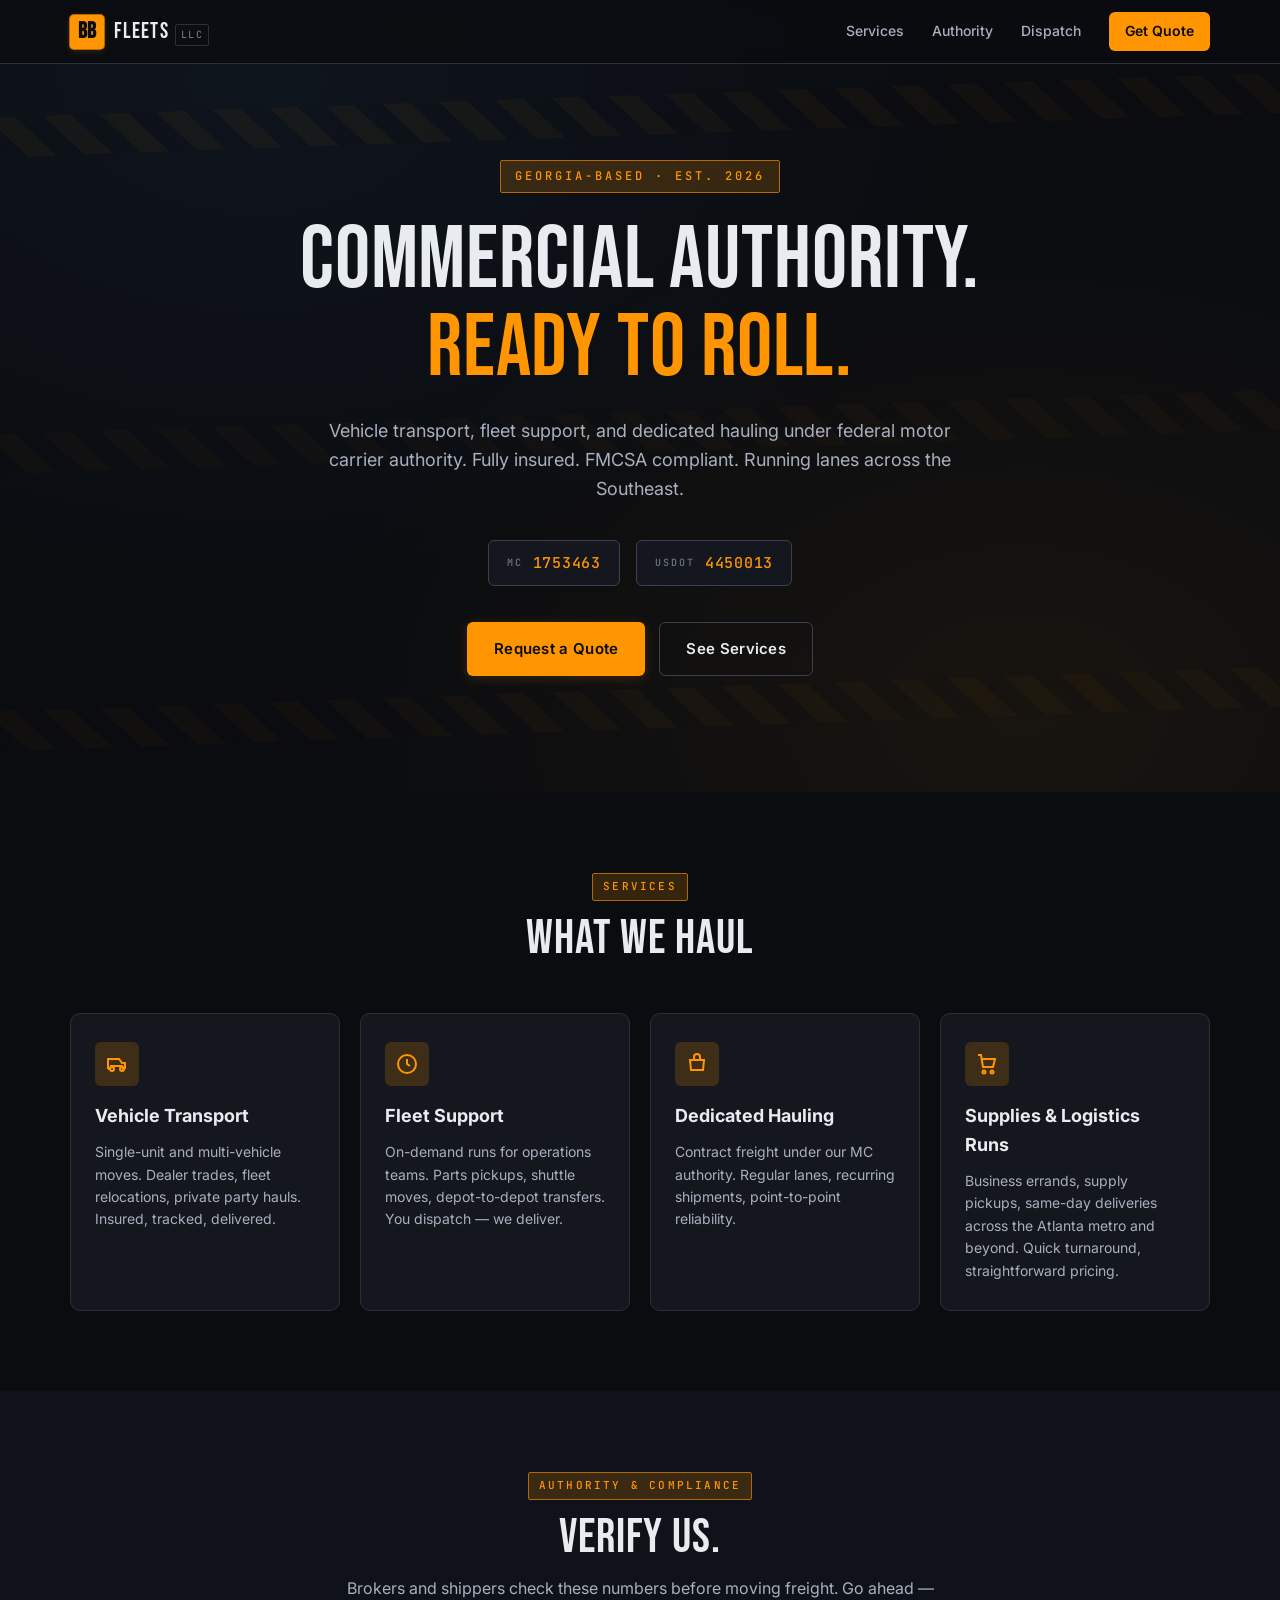
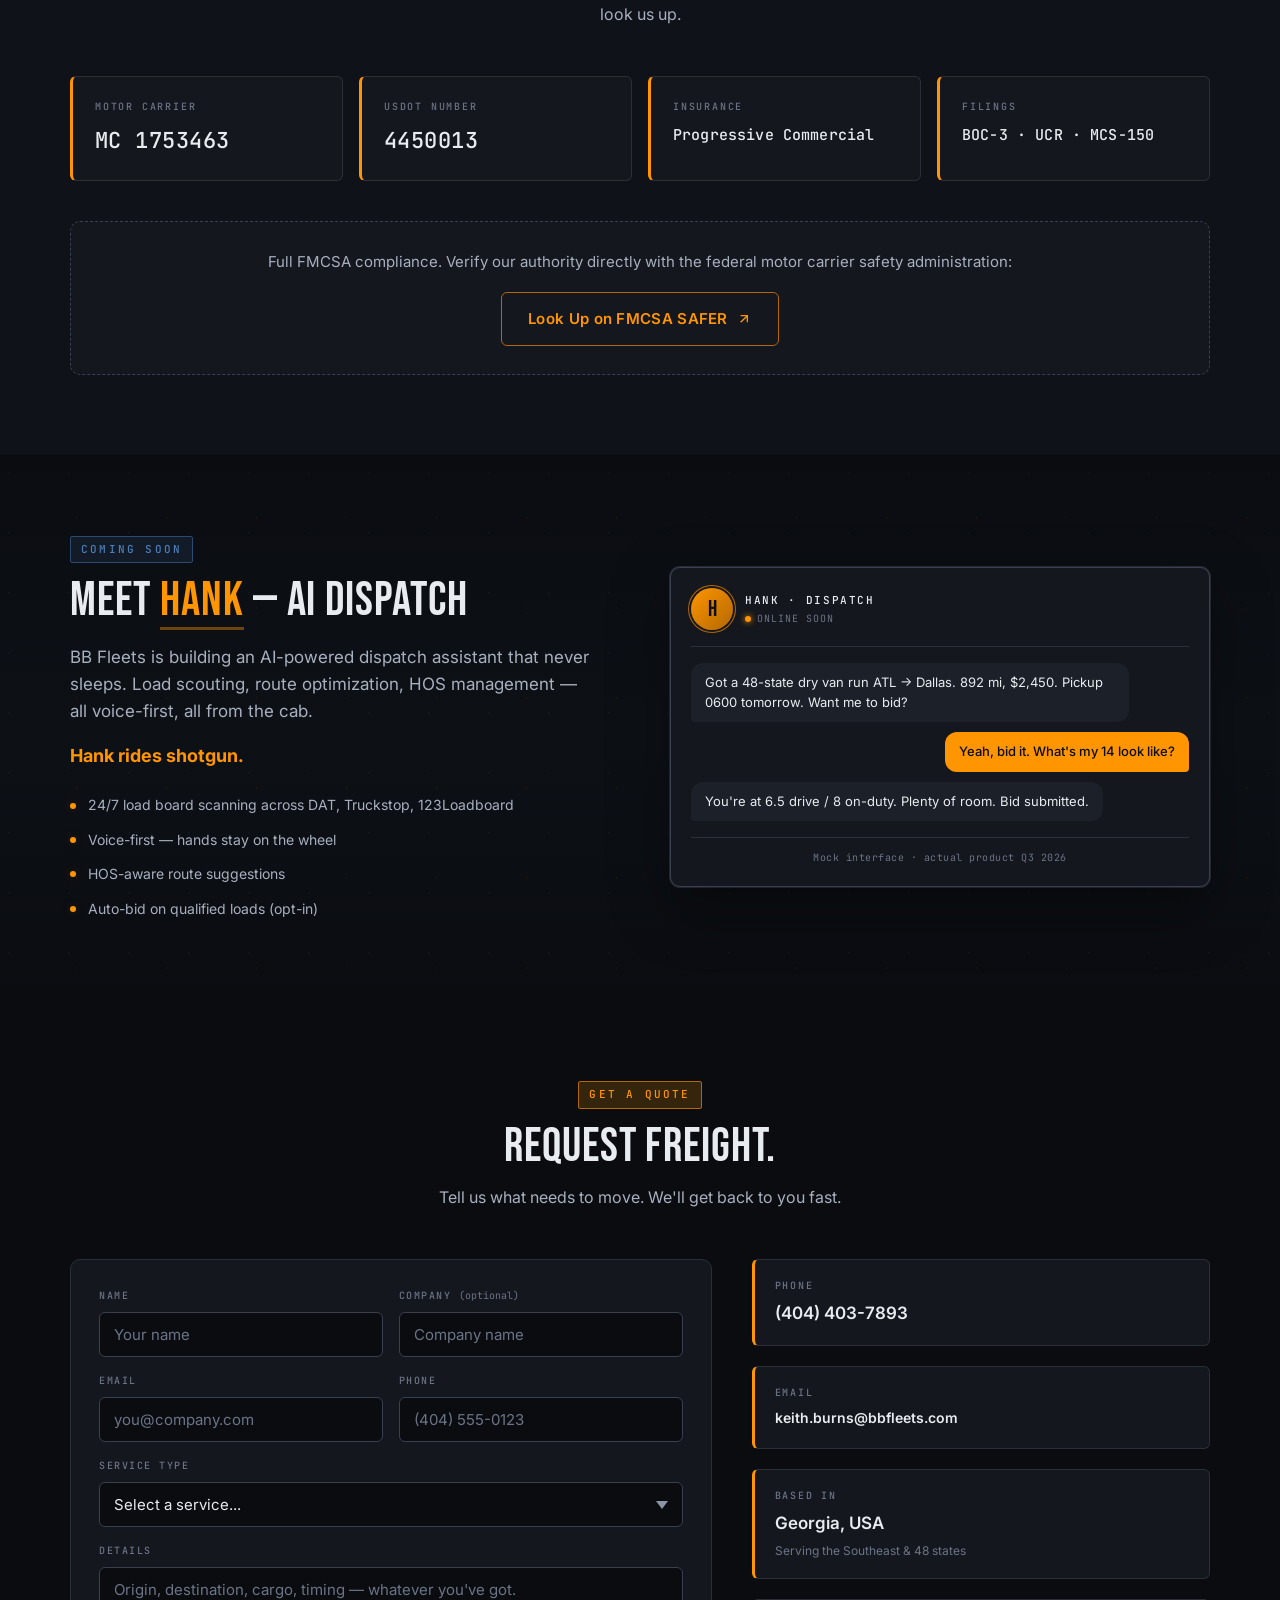
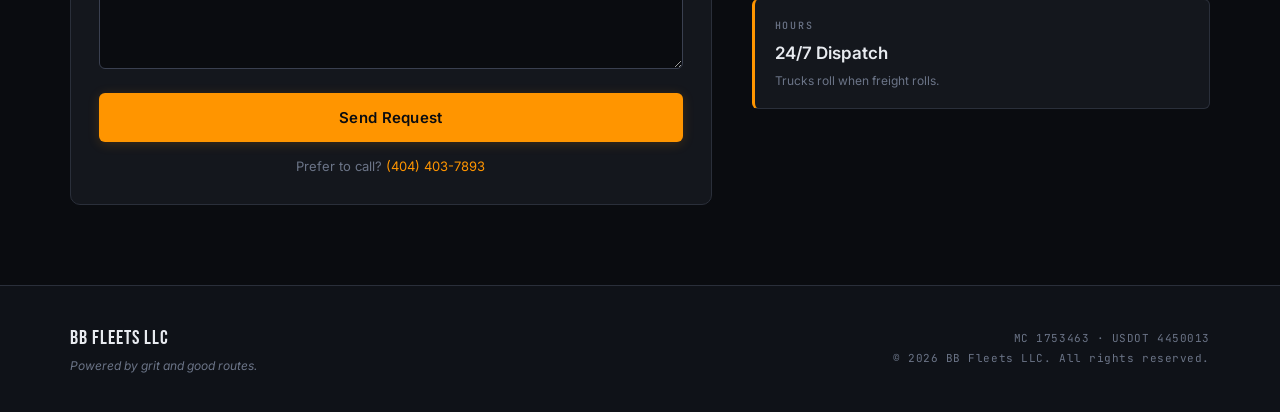
==== index.html @ ed3a47df "Initial commit" ====
<!DOCTYPE html>
<html lang="en">
<head>
<meta charset="UTF-8">
<meta name="viewport" content="width=device-width, initial-scale=1.0">
<title>BB Fleets LLC — Georgia Logistics & Transportation | MC 1753463</title>
<meta name="description" content="BB Fleets LLC — Georgia-based logistics and transportation. MC 1753463, USDOT 4450013. Vehicle transport, fleet support, dedicated hauling.">
<meta name="robots" content="index, follow">
<meta property="og:title" content="BB Fleets LLC — Georgia Logistics & Transportation">
<meta property="og:description" content="Commercial authority. Full FMCSA compliance. Ready to roll. MC 1753463, USDOT 4450013.">
<meta property="og:type" content="website">
<meta property="og:url" content="https://bbfleets.com/">
<meta property="og:site_name" content="BB Fleets LLC">
<meta name="twitter:card" content="summary">
<link rel="canonical" href="https://bbfleets.com/">
<link rel="preconnect" href="https://fonts.googleapis.com">
<link rel="preconnect" href="https://fonts.gstatic.com" crossorigin>
<link href="https://fonts.googleapis.com/css2?family=Bebas+Neue&family=Inter:wght@400;500;600;700&family=JetBrains+Mono:wght@400;500&display=swap" rel="stylesheet">
<link rel="stylesheet" href="css/style.css">
</head>
<body>

<!-- ═══ NAV ═══ -->
<nav class="nav" id="nav">
  <div class="nav-inner">
    <a href="#top" class="brand">
      <span class="brand-mark">BB</span>
      <span class="brand-name">FLEETS<span class="brand-llc">LLC</span></span>
    </a>
    <button class="nav-toggle" id="navToggle" aria-label="Menu">
      <span></span><span></span><span></span>
    </button>
    <div class="nav-links" id="navLinks">
      <a href="#services">Services</a>
      <a href="#authority">Authority</a>
      <a href="#hank">Dispatch</a>
      <a href="#contact" class="nav-cta">Get Quote</a>
    </div>
  </div>
</nav>

<!-- ═══ HERO ═══ -->
<header class="hero" id="top">
  <div class="hero-bg">
    <div class="stripe"></div>
    <div class="stripe"></div>
    <div class="stripe"></div>
  </div>
  <div class="hero-content">
    <div class="hero-eyebrow">GEORGIA-BASED · EST. 2026</div>
    <h1 class="hero-title">
      <span class="line">Commercial Authority.</span>
      <span class="line">Ready to Roll.</span>
    </h1>
    <p class="hero-sub">Vehicle transport, fleet support, and dedicated hauling under federal motor carrier authority. Fully insured. FMCSA compliant. Running lanes across the Southeast.</p>
    <div class="hero-authority">
      <div class="authority-chip">
        <span class="chip-label">MC</span>
        <span class="chip-num">1753463</span>
      </div>
      <div class="authority-chip">
        <span class="chip-label">USDOT</span>
        <span class="chip-num">4450013</span>
      </div>
    </div>
    <div class="hero-ctas">
      <a href="#contact" class="btn btn-primary">Request a Quote</a>
      <a href="#services" class="btn btn-ghost">See Services</a>
    </div>
  </div>
</header>

<!-- ═══ SERVICES ═══ -->
<section class="section" id="services">
  <div class="container">
    <div class="section-head">
      <div class="section-eyebrow">SERVICES</div>
      <h2 class="section-title">What We Haul</h2>
    </div>
    <div class="service-grid">
      <article class="service-card">
        <div class="service-icon">
          <svg viewBox="0 0 24 24" fill="none" stroke="currentColor" stroke-width="2"><path d="M3 17h2l1-3h11l1 3h2"/><circle cx="7" cy="17" r="2"/><circle cx="17" cy="17" r="2"/><path d="M3 17V7h11l3 4h3v6"/></svg>
        </div>
        <h3>Vehicle Transport</h3>
        <p>Single-unit and multi-vehicle moves. Dealer trades, fleet relocations, private party hauls. Insured, tracked, delivered.</p>
      </article>
      <article class="service-card">
        <div class="service-icon">
          <svg viewBox="0 0 24 24" fill="none" stroke="currentColor" stroke-width="2"><circle cx="12" cy="12" r="9"/><path d="M12 7v5l3 2"/></svg>
        </div>
        <h3>Fleet Support</h3>
        <p>On-demand runs for operations teams. Parts pickups, shuttle moves, depot-to-depot transfers. You dispatch — we deliver.</p>
      </article>
      <article class="service-card">
        <div class="service-icon">
          <svg viewBox="0 0 24 24" fill="none" stroke="currentColor" stroke-width="2"><path d="M5 8h14l-1 10H6L5 8z"/><path d="M9 8V5a3 3 0 0 1 6 0v3"/></svg>
        </div>
        <h3>Dedicated Hauling</h3>
        <p>Contract freight under our MC authority. Regular lanes, recurring shipments, point-to-point reliability.</p>
      </article>
      <article class="service-card">
        <div class="service-icon">
          <svg viewBox="0 0 24 24" fill="none" stroke="currentColor" stroke-width="2"><path d="M3 3h3l2 12h10l2-8H7"/><circle cx="9" cy="20" r="1.5"/><circle cx="17" cy="20" r="1.5"/></svg>
        </div>
        <h3>Supplies &amp; Logistics Runs</h3>
        <p>Business errands, supply pickups, same-day deliveries across the Atlanta metro and beyond. Quick turnaround, straightforward pricing.</p>
      </article>
    </div>
  </div>
</section>

<!-- ═══ AUTHORITY ═══ -->
<section class="section section-alt" id="authority">
  <div class="container">
    <div class="section-head">
      <div class="section-eyebrow">AUTHORITY &amp; COMPLIANCE</div>
      <h2 class="section-title">Verify Us.</h2>
      <p class="section-lede">Brokers and shippers check these numbers before moving freight. Go ahead — look us up.</p>
    </div>
    <div class="compliance-grid">
      <div class="compliance-stat">
        <div class="stat-label">Motor Carrier</div>
        <div class="stat-num">MC 1753463</div>
      </div>
      <div class="compliance-stat">
        <div class="stat-label">USDOT Number</div>
        <div class="stat-num">4450013</div>
      </div>
      <div class="compliance-stat">
        <div class="stat-label">Insurance</div>
        <div class="stat-num stat-text">Progressive Commercial</div>
      </div>
      <div class="compliance-stat">
        <div class="stat-label">Filings</div>
        <div class="stat-num stat-text">BOC-3 · UCR · MCS-150</div>
      </div>
    </div>
    <div class="compliance-cta">
      <p>Full FMCSA compliance. Verify our authority directly with the federal motor carrier safety administration:</p>
      <a href="https://safer.fmcsa.dot.gov/query.asp?searchtype=ANY&query_type=queryCarrierSnapshot&query_param=USDOT&query_string=4450013" target="_blank" rel="noopener" class="btn btn-outline">
        Look Up on FMCSA SAFER
        <svg viewBox="0 0 24 24" fill="none" stroke="currentColor" stroke-width="2"><path d="M7 17L17 7M7 7h10v10"/></svg>
      </a>
    </div>
  </div>
</section>

<!-- ═══ HANK — AI DISPATCH TEASER ═══ -->
<section class="section section-hank" id="hank">
  <div class="container">
    <div class="hank-layout">
      <div class="hank-text">
        <div class="section-eyebrow hank-eyebrow">COMING SOON</div>
        <h2 class="section-title">Meet <span class="hank-name">Hank</span> — AI Dispatch</h2>
        <p class="hank-lede">BB Fleets is building an AI-powered dispatch assistant that never sleeps. Load scouting, route optimization, HOS management — all voice-first, all from the cab.</p>
        <p class="hank-tag"><strong>Hank rides shotgun.</strong></p>
        <ul class="hank-features">
          <li><span class="dot"></span> 24/7 load board scanning across DAT, Truckstop, 123Loadboard</li>
          <li><span class="dot"></span> Voice-first — hands stay on the wheel</li>
          <li><span class="dot"></span> HOS-aware route suggestions</li>
          <li><span class="dot"></span> Auto-bid on qualified loads (opt-in)</li>
        </ul>
      </div>
      <div class="hank-visual">
        <div class="hank-card">
          <div class="hank-card-header">
            <div class="hank-avatar">H</div>
            <div class="hank-info">
              <div class="hank-title">HANK · DISPATCH</div>
              <div class="hank-status"><span class="status-dot"></span> ONLINE SOON</div>
            </div>
          </div>
          <div class="hank-messages">
            <div class="hank-msg msg-in">Got a 48-state dry van run ATL → Dallas. 892 mi, $2,450. Pickup 0600 tomorrow. Want me to bid?</div>
            <div class="hank-msg msg-out">Yeah, bid it. What's my 14 look like?</div>
            <div class="hank-msg msg-in">You're at 6.5 drive / 8 on-duty. Plenty of room. Bid submitted.</div>
          </div>
          <div class="hank-footer">Mock interface · actual product Q3 2026</div>
        </div>
        <!-- PilotCast agent embed goes here when Hank is live -->
        <div id="hank-agent-embed"></div>
      </div>
    </div>
  </div>
</section>

<!-- ═══ CONTACT ═══ -->
<section class="section section-contact" id="contact">
  <div class="container">
    <div class="section-head">
      <div class="section-eyebrow">GET A QUOTE</div>
      <h2 class="section-title">Request Freight.</h2>
      <p class="section-lede">Tell us what needs to move. We'll get back to you fast.</p>
    </div>
    <div class="contact-grid">
      <form class="contact-form" id="contactForm" action="mailto:keith.burns@bbfleets.com" method="post" enctype="text/plain">
        <div class="form-row">
          <div class="form-field">
            <label for="name">Name</label>
            <input type="text" id="name" name="name" required placeholder="Your name">
          </div>
          <div class="form-field">
            <label for="company">Company <span class="optional">(optional)</span></label>
            <input type="text" id="company" name="company" placeholder="Company name">
          </div>
        </div>
        <div class="form-row">
          <div class="form-field">
            <label for="email">Email</label>
            <input type="email" id="email" name="email" required placeholder="you@company.com">
          </div>
          <div class="form-field">
            <label for="phone">Phone</label>
            <input type="tel" id="phone" name="phone" required placeholder="(404) 555-0123">
          </div>
        </div>
        <div class="form-field">
          <label for="service">Service Type</label>
          <select id="service" name="service" required>
            <option value="">Select a service...</option>
            <option value="vehicle_transport">Vehicle Transport</option>
            <option value="fleet_support">Fleet Support</option>
            <option value="dedicated_hauling">Dedicated Hauling</option>
            <option value="supplies_logistics">Supplies &amp; Logistics Runs</option>
            <option value="other">Other / Not Sure</option>
          </select>
        </div>
        <div class="form-field">
          <label for="message">Details</label>
          <textarea id="message" name="message" rows="4" required placeholder="Origin, destination, cargo, timing — whatever you've got."></textarea>
        </div>
        <button type="submit" class="btn btn-primary btn-full">Send Request</button>
        <p class="form-note">Prefer to call? <a href="tel:+14044037893">(404) 403-7893</a></p>
      </form>
      <aside class="contact-info">
        <div class="info-block">
          <div class="info-label">Phone</div>
          <a href="tel:+14044037893" class="info-value">(404) 403-7893</a>
        </div>
        <div class="info-block">
          <div class="info-label">Email</div>
          <a href="mailto:keith.burns@bbfleets.com" class="info-value info-email">keith.burns@bbfleets.com</a>
        </div>
        <div class="info-block">
          <div class="info-label">Based In</div>
          <div class="info-value">Georgia, USA</div>
          <div class="info-sub">Serving the Southeast &amp; 48 states</div>
        </div>
        <div class="info-block info-hours">
          <div class="info-label">Hours</div>
          <div class="info-value">24/7 Dispatch</div>
          <div class="info-sub">Trucks roll when freight rolls.</div>
        </div>
      </aside>
    </div>
  </div>
</section>

<!-- ═══ FOOTER ═══ -->
<footer class="footer">
  <div class="container footer-inner">
    <div class="footer-brand">
      <div class="footer-logo">BB FLEETS LLC</div>
      <div class="footer-tag">Powered by grit and good routes.</div>
    </div>
    <div class="footer-meta">
      <div>MC 1753463 &middot; USDOT 4450013</div>
      <div>&copy; 2026 BB Fleets LLC. All rights reserved.</div>
    </div>
  </div>
</footer>

<script src="js/main.js"></script>
</body>
</html>
---- css/style.css ----
/* ═══════════════════════════════════════════════════════════
   BB FLEETS LLC — style.css
   Dark industrial. Dispatch terminal meets modern web.
   ═══════════════════════════════════════════════════════════ */

/* ── Tokens ─────────────────────────────────────────────── */
:root {
  --bg:          #0a0c10;
  --bg-2:        #0f1218;
  --surface:     #14171d;
  --surface-2:   #1c2029;
  --border:      #2a2f3a;
  --border-2:    #3a4050;

  --text:        #e8ebf0;
  --text-dim:    #a8b0c0;
  --text-muted:  #6b7487;

  --amber:       #ff9500;
  --amber-2:     #ffb340;
  --amber-dim:   #b36800;
  --amber-glow:  rgba(255, 149, 0, 0.18);

  --steel:       #4a7fb8;
  --steel-dim:   #2a4a70;

  --success:     #4ade80;
  --danger:      #ef4444;

  --radius:      6px;
  --radius-lg:   10px;

  --font-display: 'Bebas Neue', system-ui, sans-serif;
  --font-body:    'Inter', system-ui, -apple-system, sans-serif;
  --font-mono:    'JetBrains Mono', 'Courier New', monospace;

  --nav-h: 64px;
  --container-max: 1180px;
}

/* ── Reset ──────────────────────────────────────────────── */
*, *::before, *::after { box-sizing: border-box; }

html {
  scroll-behavior: smooth;
  scroll-padding-top: var(--nav-h);
  -webkit-text-size-adjust: 100%;
}

body {
  margin: 0;
  font-family: var(--font-body);
  font-size: 16px;
  line-height: 1.6;
  color: var(--text);
  background: var(--bg);
  -webkit-font-smoothing: antialiased;
  -moz-osx-font-smoothing: grayscale;
  overflow-x: hidden;
}

img, svg { display: block; max-width: 100%; }

a { color: var(--amber); text-decoration: none; transition: color .2s ease; }
a:hover { color: var(--amber-2); }

button { font-family: inherit; cursor: pointer; border: none; background: none; color: inherit; }

ul { margin: 0; padding: 0; list-style: none; }

/* ── Layout ─────────────────────────────────────────────── */
.container {
  width: 100%;
  max-width: var(--container-max);
  margin: 0 auto;
  padding: 0 20px;
}

.section {
  padding: 80px 0;
  position: relative;
}

.section-alt { background: var(--bg-2); }

.section-head { text-align: center; margin-bottom: 48px; }

.section-eyebrow {
  display: inline-block;
  font-family: var(--font-mono);
  font-size: 11px;
  font-weight: 500;
  letter-spacing: 0.2em;
  color: var(--amber);
  margin-bottom: 12px;
  padding: 4px 10px;
  border: 1px solid var(--amber-dim);
  border-radius: 2px;
  background: var(--amber-glow);
}

.section-title {
  font-family: var(--font-display);
  font-size: clamp(32px, 5vw, 48px);
  font-weight: 400;
  letter-spacing: 0.02em;
  margin: 0 0 12px;
  line-height: 1.1;
}

.section-lede {
  font-size: 16px;
  color: var(--text-dim);
  max-width: 600px;
  margin: 0 auto;
}

/* ── Navigation ─────────────────────────────────────────── */
.nav {
  position: fixed;
  top: 0;
  left: 0;
  right: 0;
  height: var(--nav-h);
  background: rgba(10, 12, 16, 0.85);
  backdrop-filter: blur(10px);
  -webkit-backdrop-filter: blur(10px);
  border-bottom: 1px solid var(--border);
  z-index: 100;
  transition: background .3s ease, border-color .3s ease;
}

.nav.scrolled {
  background: rgba(10, 12, 16, 0.95);
  border-bottom-color: var(--border-2);
}

.nav-inner {
  max-width: var(--container-max);
  height: 100%;
  margin: 0 auto;
  padding: 0 20px;
  display: flex;
  align-items: center;
  justify-content: space-between;
}

.brand {
  display: flex;
  align-items: center;
  gap: 10px;
  font-family: var(--font-display);
  font-size: 22px;
  letter-spacing: 0.05em;
  color: var(--text);
}
.brand:hover { color: var(--text); }

.brand-mark {
  display: inline-flex;
  align-items: center;
  justify-content: center;
  width: 34px;
  height: 34px;
  background: var(--amber);
  color: #0a0c10;
  font-weight: 700;
  border-radius: 4px;
  letter-spacing: 0;
  box-shadow: 0 0 0 1px var(--amber-dim), 0 2px 8px var(--amber-glow);
}

.brand-name { display: flex; align-items: baseline; gap: 6px; }

.brand-llc {
  font-family: var(--font-mono);
  font-size: 10px;
  font-weight: 500;
  letter-spacing: 0.15em;
  color: var(--text-muted);
  padding: 2px 5px;
  border: 1px solid var(--border);
  border-radius: 2px;
}

.nav-links {
  display: flex;
  align-items: center;
  gap: 28px;
}

.nav-links a {
  font-size: 14px;
  font-weight: 500;
  color: var(--text-dim);
  transition: color .2s ease;
}
.nav-links a:hover { color: var(--text); }

.nav-cta {
  padding: 8px 16px;
  background: var(--amber);
  color: #0a0c10 !important;
  border-radius: var(--radius);
  font-weight: 600 !important;
  transition: background .2s ease, transform .2s ease;
}
.nav-cta:hover {
  background: var(--amber-2);
  color: #0a0c10 !important;
  transform: translateY(-1px);
}

.nav-toggle {
  display: none;
  width: 40px;
  height: 40px;
  flex-direction: column;
  align-items: center;
  justify-content: center;
  gap: 5px;
  padding: 8px;
}
.nav-toggle span {
  display: block;
  width: 22px;
  height: 2px;
  background: var(--text);
  border-radius: 1px;
  transition: transform .3s ease, opacity .3s ease;
}
.nav-toggle.open span:nth-child(1) { transform: translateY(7px) rotate(45deg); }
.nav-toggle.open span:nth-child(2) { opacity: 0; }
.nav-toggle.open span:nth-child(3) { transform: translateY(-7px) rotate(-45deg); }

/* ── Hero ───────────────────────────────────────────────── */
.hero {
  position: relative;
  min-height: 88vh;
  padding: calc(var(--nav-h) + 60px) 20px 80px;
  display: flex;
  align-items: center;
  justify-content: center;
  overflow: hidden;
  background:
    radial-gradient(ellipse at 20% 10%, rgba(74, 127, 184, 0.08) 0%, transparent 50%),
    radial-gradient(ellipse at 80% 90%, rgba(255, 149, 0, 0.06) 0%, transparent 50%),
    var(--bg);
}

.hero-bg {
  position: absolute;
  top: 0; left: 0; right: 0; bottom: 0;
  overflow: hidden;
  pointer-events: none;
  opacity: 0.5;
}

.stripe {
  position: absolute;
  height: 40px;
  width: 140%;
  left: -20%;
  background: repeating-linear-gradient(
    45deg,
    var(--amber) 0,
    var(--amber) 20px,
    #0a0c10 20px,
    #0a0c10 40px
  );
  opacity: 0.08;
}
.stripe:nth-child(1) { top: 12%; transform: rotate(-2deg); }
.stripe:nth-child(2) { top: 52%; transform: rotate(-2deg); opacity: 0.05; }
.stripe:nth-child(3) { bottom: 8%; transform: rotate(-2deg); opacity: 0.06; }

.hero-content {
  position: relative;
  z-index: 1;
  max-width: 880px;
  text-align: center;
}

.hero-eyebrow {
  font-family: var(--font-mono);
  font-size: 12px;
  font-weight: 500;
  letter-spacing: 0.25em;
  color: var(--amber);
  margin-bottom: 24px;
  display: inline-block;
  padding: 6px 14px;
  border: 1px solid var(--amber-dim);
  border-radius: 2px;
  background: var(--amber-glow);
}

.hero-title {
  font-family: var(--font-display);
  font-size: clamp(44px, 8vw, 88px);
  font-weight: 400;
  letter-spacing: 0.01em;
  line-height: 1;
  margin: 0 0 24px;
}

.hero-title .line {
  display: block;
  color: var(--text);
}
.hero-title .line:last-child { color: var(--amber); }

.hero-sub {
  font-size: 18px;
  line-height: 1.6;
  color: var(--text-dim);
  max-width: 640px;
  margin: 0 auto 36px;
}

.hero-authority {
  display: flex;
  gap: 16px;
  justify-content: center;
  margin-bottom: 36px;
  flex-wrap: wrap;
}

.authority-chip {
  display: inline-flex;
  align-items: center;
  gap: 10px;
  padding: 10px 18px;
  background: var(--surface);
  border: 1px solid var(--border-2);
  border-radius: var(--radius);
  font-family: var(--font-mono);
}

.chip-label {
  font-size: 10px;
  font-weight: 500;
  letter-spacing: 0.2em;
  color: var(--text-muted);
  text-transform: uppercase;
}

.chip-num {
  font-size: 15px;
  font-weight: 500;
  color: var(--amber);
  letter-spacing: 0.05em;
}

.hero-ctas {
  display: flex;
  gap: 14px;
  justify-content: center;
  flex-wrap: wrap;
}

/* ── Buttons ────────────────────────────────────────────── */
.btn {
  display: inline-flex;
  align-items: center;
  justify-content: center;
  gap: 8px;
  padding: 14px 26px;
  font-family: var(--font-body);
  font-size: 15px;
  font-weight: 600;
  letter-spacing: 0.02em;
  border-radius: var(--radius);
  border: 1px solid transparent;
  cursor: pointer;
  transition: all .2s ease;
  white-space: nowrap;
}

.btn svg { width: 16px; height: 16px; }

.btn-primary {
  background: var(--amber);
  color: #0a0c10;
  box-shadow: 0 2px 12px var(--amber-glow);
}
.btn-primary:hover {
  background: var(--amber-2);
  color: #0a0c10;
  transform: translateY(-2px);
  box-shadow: 0 4px 18px var(--amber-glow);
}

.btn-ghost {
  background: transparent;
  color: var(--text);
  border-color: var(--border-2);
}
.btn-ghost:hover {
  color: var(--text);
  border-color: var(--amber);
  background: var(--surface);
}

.btn-outline {
  background: transparent;
  color: var(--amber);
  border-color: var(--amber-dim);
}
.btn-outline:hover {
  color: #0a0c10;
  background: var(--amber);
  border-color: var(--amber);
}

.btn-full { width: 100%; }

/* ── Services ───────────────────────────────────────────── */
.service-grid {
  display: grid;
  grid-template-columns: repeat(auto-fit, minmax(260px, 1fr));
  gap: 20px;
}

.service-card {
  padding: 28px 24px;
  background: var(--surface);
  border: 1px solid var(--border);
  border-radius: var(--radius-lg);
  transition: transform .2s ease, border-color .2s ease, background .2s ease;
  position: relative;
  overflow: hidden;
}

.service-card::before {
  content: '';
  position: absolute;
  top: 0; left: 0; right: 0;
  height: 2px;
  background: var(--amber);
  transform: scaleX(0);
  transform-origin: left;
  transition: transform .3s ease;
}

.service-card:hover {
  transform: translateY(-4px);
  border-color: var(--border-2);
  background: var(--surface-2);
}
.service-card:hover::before { transform: scaleX(1); }

.service-icon {
  width: 44px;
  height: 44px;
  display: inline-flex;
  align-items: center;
  justify-content: center;
  background: var(--amber-glow);
  color: var(--amber);
  border-radius: var(--radius);
  margin-bottom: 16px;
}
.service-icon svg { width: 24px; height: 24px; }

.service-card h3 {
  font-family: var(--font-body);
  font-size: 18px;
  font-weight: 700;
  margin: 0 0 10px;
  color: var(--text);
}

.service-card p {
  font-size: 14px;
  line-height: 1.6;
  color: var(--text-dim);
  margin: 0;
}

/* ── Authority / Compliance ─────────────────────────────── */
.compliance-grid {
  display: grid;
  grid-template-columns: repeat(auto-fit, minmax(220px, 1fr));
  gap: 16px;
  margin-bottom: 40px;
}

.compliance-stat {
  padding: 22px;
  background: var(--surface);
  border: 1px solid var(--border);
  border-left: 3px solid var(--amber);
  border-radius: var(--radius);
}

.stat-label {
  font-family: var(--font-mono);
  font-size: 10px;
  font-weight: 500;
  letter-spacing: 0.18em;
  color: var(--text-muted);
  text-transform: uppercase;
  margin-bottom: 8px;
}

.stat-num {
  font-family: var(--font-mono);
  font-size: 22px;
  font-weight: 500;
  color: var(--text);
  letter-spacing: 0.02em;
}

.stat-text {
  font-size: 15px;
  font-weight: 500;
  letter-spacing: 0.01em;
}

.compliance-cta {
  text-align: center;
  padding: 28px;
  background: var(--surface);
  border: 1px dashed var(--border-2);
  border-radius: var(--radius-lg);
}

.compliance-cta p {
  margin: 0 0 18px;
  color: var(--text-dim);
  font-size: 15px;
}

/* ── Hank Section ───────────────────────────────────────── */
.section-hank {
  background:
    linear-gradient(180deg, transparent 0%, rgba(74, 127, 184, 0.04) 50%, transparent 100%),
    var(--bg);
  position: relative;
  overflow: hidden;
}

.section-hank::before {
  content: '';
  position: absolute;
  top: 0; left: 0; right: 0; bottom: 0;
  background-image:
    radial-gradient(circle at 15% 30%, var(--steel-dim) 1px, transparent 1px),
    radial-gradient(circle at 85% 70%, var(--amber-dim) 1px, transparent 1px);
  background-size: 60px 60px, 90px 90px;
  opacity: 0.1;
  pointer-events: none;
}

.hank-layout {
  display: grid;
  grid-template-columns: 1fr 1fr;
  gap: 60px;
  align-items: center;
  position: relative;
  z-index: 1;
}

.hank-text { max-width: 520px; }

.hank-eyebrow {
  background: rgba(74, 127, 184, 0.12);
  border-color: var(--steel-dim);
  color: var(--steel);
}

.hank-name {
  color: var(--amber);
  position: relative;
  display: inline-block;
}
.hank-name::after {
  content: '';
  position: absolute;
  left: 0; right: 0; bottom: -2px;
  height: 3px;
  background: var(--amber);
  opacity: 0.4;
}

.hank-lede {
  font-size: 17px;
  color: var(--text-dim);
  margin: 16px 0;
  line-height: 1.6;
}

.hank-tag {
  font-size: 18px;
  color: var(--text);
  margin: 0 0 24px;
}
.hank-tag strong { color: var(--amber); }

.hank-features { display: flex; flex-direction: column; gap: 12px; }
.hank-features li {
  display: flex;
  align-items: center;
  gap: 12px;
  font-size: 14px;
  color: var(--text-dim);
}
.hank-features .dot {
  width: 6px; height: 6px;
  background: var(--amber);
  border-radius: 50%;
  flex-shrink: 0;
  box-shadow: 0 0 8px var(--amber-glow);
}

/* Hank mock card */
.hank-card {
  background: var(--surface);
  border: 1px solid var(--border-2);
  border-radius: var(--radius-lg);
  padding: 20px;
  box-shadow:
    0 20px 60px rgba(0, 0, 0, 0.4),
    0 0 0 1px var(--border);
  position: relative;
}

.hank-card-header {
  display: flex;
  align-items: center;
  gap: 12px;
  padding-bottom: 16px;
  border-bottom: 1px solid var(--border);
  margin-bottom: 16px;
}

.hank-avatar {
  width: 42px; height: 42px;
  border-radius: 50%;
  background: linear-gradient(135deg, var(--amber), var(--amber-dim));
  display: flex;
  align-items: center;
  justify-content: center;
  font-family: var(--font-display);
  font-size: 22px;
  color: #0a0c10;
  box-shadow: 0 0 0 2px var(--surface), 0 0 0 3px var(--amber-dim);
}

.hank-title {
  font-family: var(--font-mono);
  font-size: 11px;
  font-weight: 500;
  letter-spacing: 0.15em;
  color: var(--text);
}

.hank-status {
  display: flex;
  align-items: center;
  gap: 6px;
  font-family: var(--font-mono);
  font-size: 10px;
  color: var(--text-muted);
  letter-spacing: 0.1em;
  margin-top: 2px;
}

.status-dot {
  width: 6px; height: 6px;
  background: var(--amber);
  border-radius: 50%;
  box-shadow: 0 0 6px var(--amber);
  animation: pulse 2s ease-in-out infinite;
}

@keyframes pulse {
  0%, 100% { opacity: 1; transform: scale(1); }
  50% { opacity: 0.5; transform: scale(0.9); }
}

.hank-messages {
  display: flex;
  flex-direction: column;
  gap: 10px;
  max-height: 260px;
  overflow: hidden;
}

.hank-msg {
  padding: 10px 14px;
  border-radius: 12px;
  font-size: 13px;
  line-height: 1.5;
  max-width: 88%;
}

.msg-in {
  background: var(--surface-2);
  color: var(--text);
  border-bottom-left-radius: 4px;
  align-self: flex-start;
}

.msg-out {
  background: var(--amber);
  color: #0a0c10;
  border-bottom-right-radius: 4px;
  align-self: flex-end;
  font-weight: 500;
}

.hank-footer {
  margin-top: 16px;
  padding-top: 12px;
  border-top: 1px solid var(--border);
  font-family: var(--font-mono);
  font-size: 10px;
  color: var(--text-muted);
  text-align: center;
  letter-spacing: 0.05em;
}

#hank-agent-embed { display: none; }

/* ── Contact ────────────────────────────────────────────── */
.contact-grid {
  display: grid;
  grid-template-columns: 1.4fr 1fr;
  gap: 40px;
  align-items: start;
}

.contact-form {
  background: var(--surface);
  border: 1px solid var(--border);
  border-radius: var(--radius-lg);
  padding: 28px;
}

.form-row {
  display: grid;
  grid-template-columns: 1fr 1fr;
  gap: 16px;
  margin-bottom: 16px;
}

.form-field { margin-bottom: 16px; }
.form-row .form-field { margin-bottom: 0; }

.form-field label {
  display: block;
  font-family: var(--font-mono);
  font-size: 10px;
  font-weight: 500;
  letter-spacing: 0.15em;
  text-transform: uppercase;
  color: var(--text-muted);
  margin-bottom: 8px;
}

.optional {
  color: var(--text-muted);
  font-weight: 400;
  text-transform: none;
  letter-spacing: 0;
}

.form-field input,
.form-field select,
.form-field textarea {
  width: 100%;
  padding: 12px 14px;
  font-family: var(--font-body);
  font-size: 15px;
  color: var(--text);
  background: var(--bg);
  border: 1px solid var(--border-2);
  border-radius: var(--radius);
  transition: border-color .2s ease, background .2s ease, box-shadow .2s ease;
}

.form-field input::placeholder,
.form-field textarea::placeholder { color: var(--text-muted); }

.form-field input:focus,
.form-field select:focus,
.form-field textarea:focus {
  outline: none;
  border-color: var(--amber);
  background: var(--surface-2);
  box-shadow: 0 0 0 3px var(--amber-glow);
}

.form-field textarea { resize: vertical; min-height: 100px; font-family: var(--font-body); }

.form-field select {
  appearance: none;
  -webkit-appearance: none;
  background-image: url("data:image/svg+xml;utf8,<svg xmlns='http://www.w3.org/2000/svg' width='12' height='8' viewBox='0 0 12 8'><path fill='%238b95a7' d='M6 8L0 0h12z'/></svg>");
  background-repeat: no-repeat;
  background-position: right 14px center;
  padding-right: 36px;
}

.form-note {
  margin: 14px 0 0;
  text-align: center;
  font-size: 13px;
  color: var(--text-muted);
}

.contact-info {
  display: flex;
  flex-direction: column;
  gap: 20px;
}

.info-block {
  padding: 18px 20px;
  background: var(--surface);
  border: 1px solid var(--border);
  border-left: 3px solid var(--amber);
  border-radius: var(--radius);
}

.info-label {
  font-family: var(--font-mono);
  font-size: 10px;
  font-weight: 500;
  letter-spacing: 0.18em;
  color: var(--text-muted);
  text-transform: uppercase;
  margin-bottom: 6px;
}

.info-value {
  font-size: 17px;
  font-weight: 600;
  color: var(--text);
  display: block;
}

a.info-value { color: var(--text); transition: color .2s ease; }
a.info-value:hover { color: var(--amber); }

.info-email { font-size: 14px; word-break: break-all; }

.info-sub {
  font-size: 12px;
  color: var(--text-muted);
  margin-top: 4px;
}

/* ── Footer ─────────────────────────────────────────────── */
.footer {
  padding: 36px 0;
  background: var(--bg-2);
  border-top: 1px solid var(--border);
}

.footer-inner {
  display: flex;
  justify-content: space-between;
  align-items: center;
  gap: 20px;
  flex-wrap: wrap;
}

.footer-logo {
  font-family: var(--font-display);
  font-size: 20px;
  letter-spacing: 0.05em;
  color: var(--text);
}

.footer-tag {
  font-size: 12px;
  color: var(--text-muted);
  font-style: italic;
  margin-top: 2px;
}

.footer-meta {
  font-family: var(--font-mono);
  font-size: 11px;
  color: var(--text-muted);
  text-align: right;
  letter-spacing: 0.05em;
  line-height: 1.8;
}

/* ── Responsive ─────────────────────────────────────────── */
@media (max-width: 860px) {
  .hank-layout { grid-template-columns: 1fr; gap: 40px; }
  .hank-text { max-width: 100%; }
  .contact-grid { grid-template-columns: 1fr; gap: 24px; }
}

@media (max-width: 720px) {
  .section { padding: 60px 0; }
  .section-head { margin-bottom: 36px; }

  .nav-toggle { display: flex; }

  .nav-links {
    position: fixed;
    top: var(--nav-h);
    left: 0;
    right: 0;
    flex-direction: column;
    align-items: stretch;
    gap: 0;
    padding: 12px 20px 20px;
    background: var(--surface);
    border-bottom: 1px solid var(--border);
    transform: translateY(-120%);
    transition: transform .3s ease;
    box-shadow: 0 12px 30px rgba(0,0,0,0.4);
  }

  .nav-links.open { transform: translateY(0); }

  .nav-links a {
    padding: 14px 8px;
    border-bottom: 1px solid var(--border);
    font-size: 16px;
  }
  .nav-links a:last-child { border-bottom: none; }

  .nav-cta {
    text-align: center;
    margin-top: 8px;
    padding: 14px 16px;
  }

  .hero { min-height: auto; padding-top: calc(var(--nav-h) + 40px); padding-bottom: 60px; }
  .hero-sub { font-size: 16px; }
  .hero-ctas .btn { flex: 1; min-width: 140px; }

  .form-row { grid-template-columns: 1fr; gap: 0; }
  .form-row .form-field { margin-bottom: 16px; }

  .footer-inner { flex-direction: column; text-align: center; }
  .footer-meta { text-align: center; }
}

@media (max-width: 420px) {
  .container { padding: 0 16px; }
  .nav-inner { padding: 0 16px; }
  .hero { padding-left: 16px; padding-right: 16px; }
  .authority-chip { padding: 8px 14px; }
  .chip-num { font-size: 14px; }
  .service-card { padding: 22px 20px; }
  .contact-form { padding: 22px 18px; }
}

/* ── Accessibility ──────────────────────────────────────── */
:focus-visible {
  outline: 2px solid var(--amber);
  outline-offset: 2px;
  border-radius: 2px;
}

@media (prefers-reduced-motion: reduce) {
  *, *::before, *::after {
    animation-duration: 0.01ms !important;
    transition-duration: 0.01ms !important;
  }
  html { scroll-behavior: auto; }
}
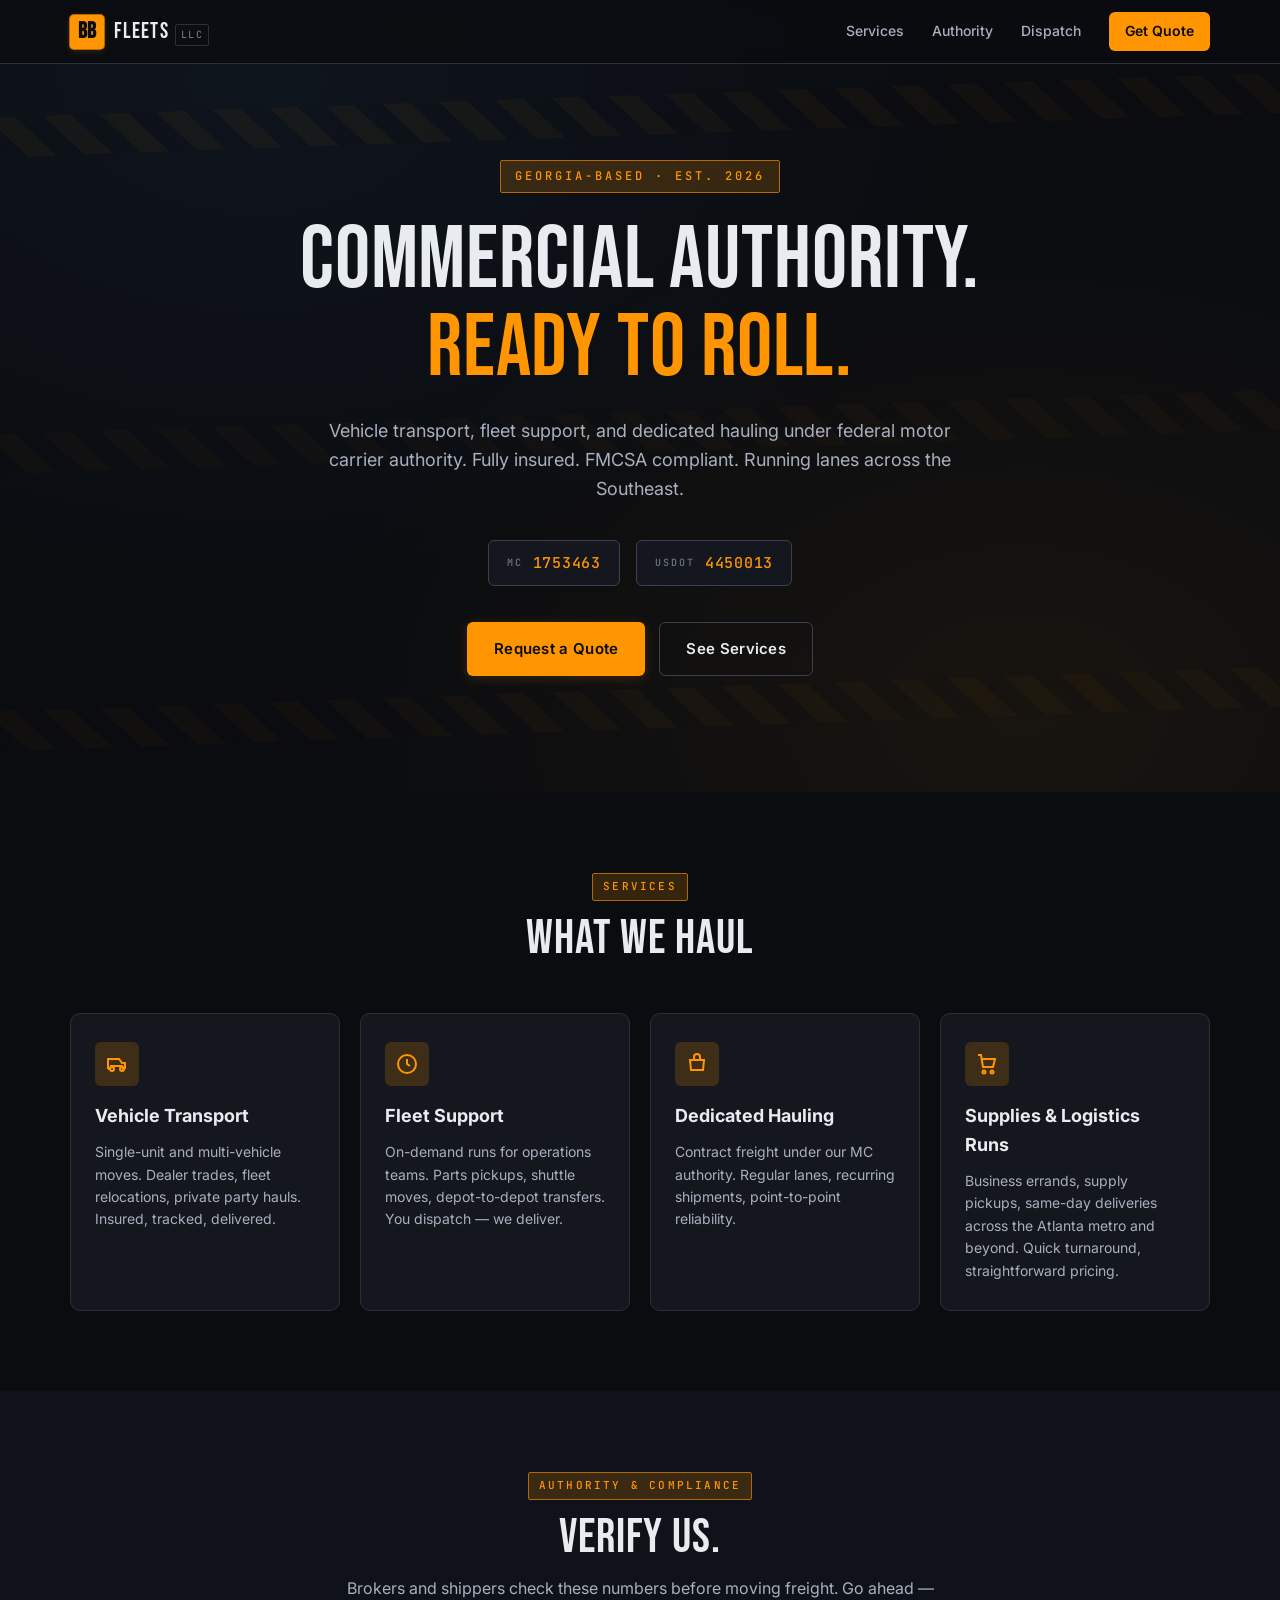
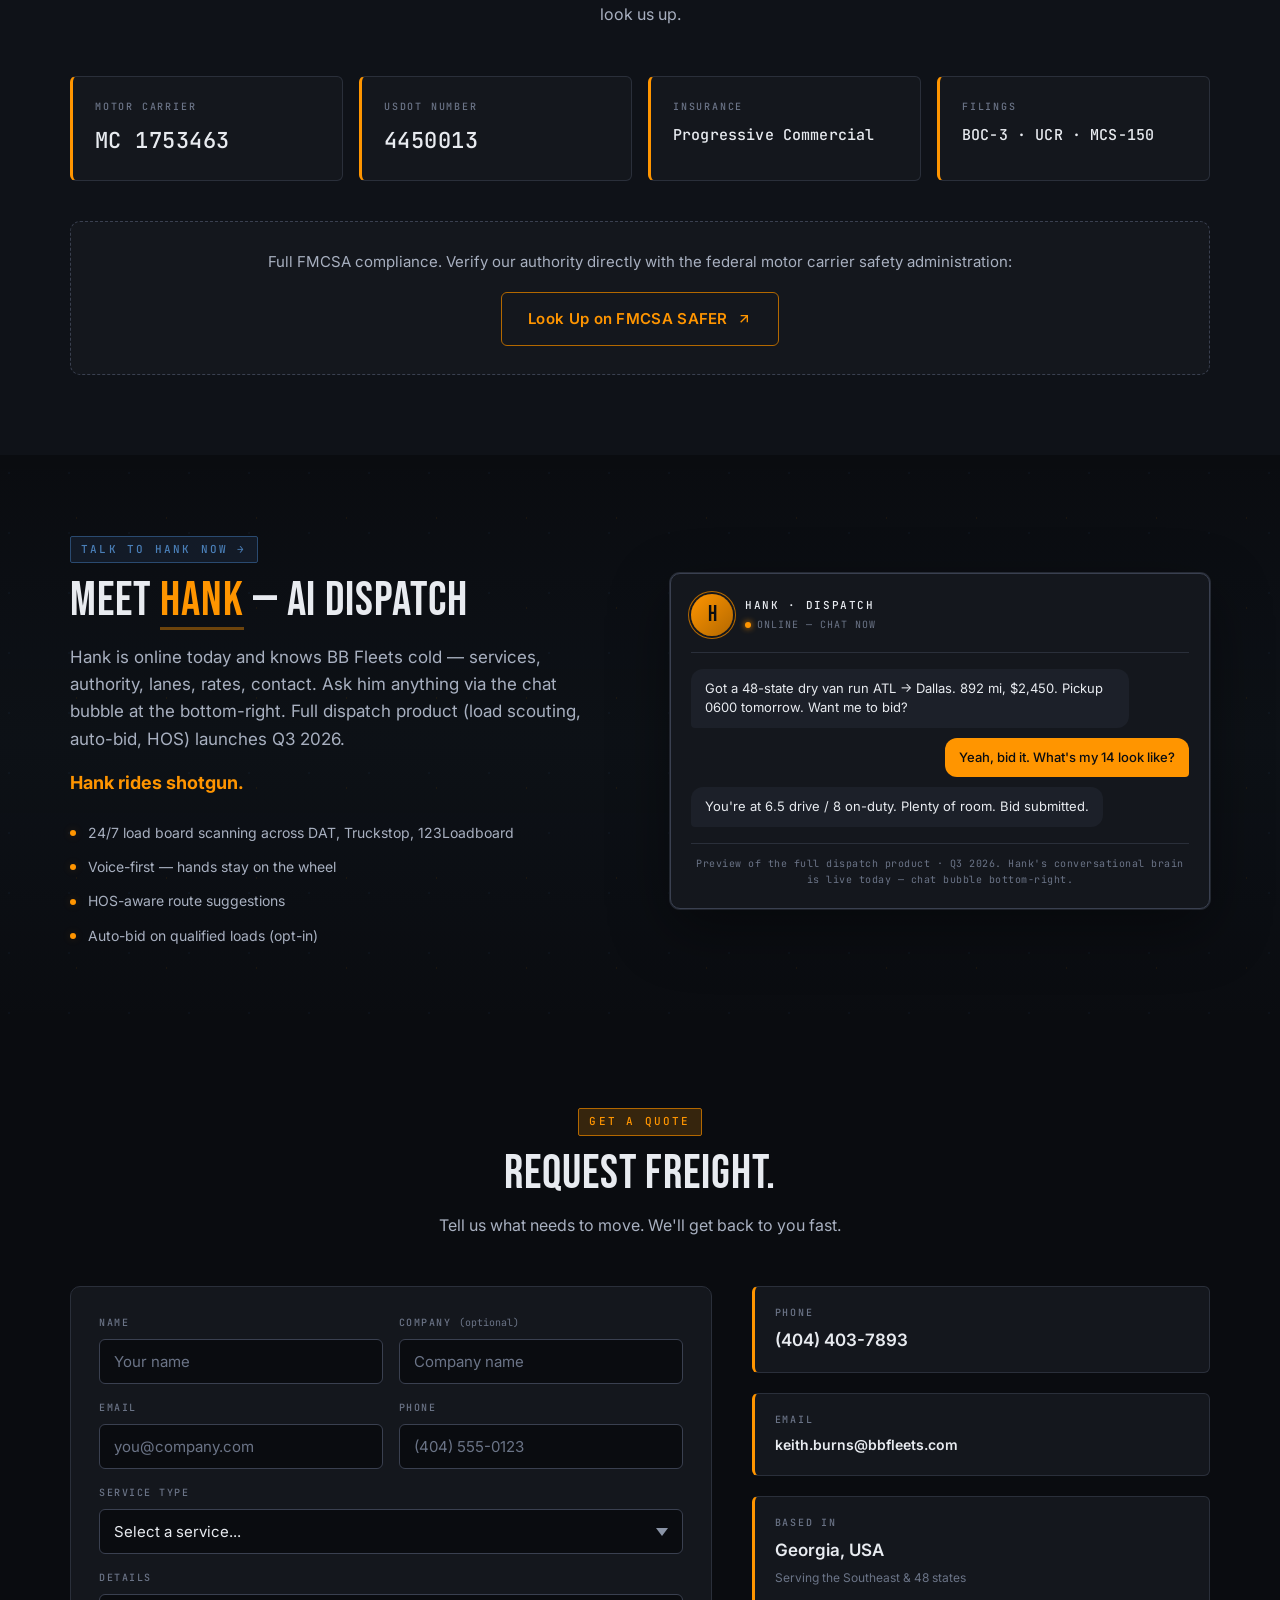
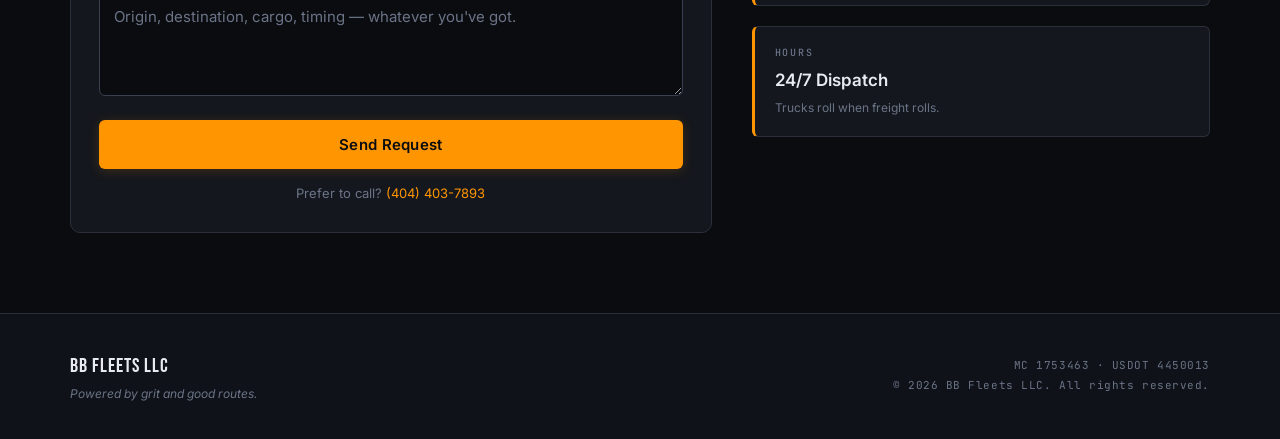
==== commit dfc9009b: "Embed Hank — PilotCast AI agent live via floating chat bubble Hank is now online as a conversational" ====
--- a/index.html
+++ b/index.html
@@ -151,9 +151,9 @@
   <div class="container">
     <div class="hank-layout">
       <div class="hank-text">
-        <div class="section-eyebrow hank-eyebrow">COMING SOON</div>
+        <div class="section-eyebrow hank-eyebrow">TALK TO HANK NOW &rarr;</div>
         <h2 class="section-title">Meet <span class="hank-name">Hank</span> — AI Dispatch</h2>
-        <p class="hank-lede">BB Fleets is building an AI-powered dispatch assistant that never sleeps. Load scouting, route optimization, HOS management — all voice-first, all from the cab.</p>
+        <p class="hank-lede">Hank is online today and knows BB Fleets cold — services, authority, lanes, rates, contact. Ask him anything via the chat bubble at the bottom-right. Full dispatch product (load scouting, auto-bid, HOS) launches Q3 2026.</p>
         <p class="hank-tag"><strong>Hank rides shotgun.</strong></p>
         <ul class="hank-features">
           <li><span class="dot"></span> 24/7 load board scanning across DAT, Truckstop, 123Loadboard</li>
@@ -168,7 +168,7 @@
             <div class="hank-avatar">H</div>
             <div class="hank-info">
               <div class="hank-title">HANK · DISPATCH</div>
-              <div class="hank-status"><span class="status-dot"></span> ONLINE SOON</div>
+              <div class="hank-status"><span class="status-dot"></span> ONLINE &mdash; CHAT NOW</div>
             </div>
           </div>
           <div class="hank-messages">
@@ -176,9 +176,9 @@
             <div class="hank-msg msg-out">Yeah, bid it. What's my 14 look like?</div>
             <div class="hank-msg msg-in">You're at 6.5 drive / 8 on-duty. Plenty of room. Bid submitted.</div>
           </div>
-          <div class="hank-footer">Mock interface · actual product Q3 2026</div>
-        </div>
-        <!-- PilotCast agent embed goes here when Hank is live -->
+          <div class="hank-footer">Preview of the full dispatch product &middot; Q3 2026. Hank&#39;s conversational brain is live today &mdash; chat bubble bottom-right.</div>
+        </div>
+        <!-- PilotCast agent live via embed.js (floating chat bubble, loaded below) -->
         <div id="hank-agent-embed"></div>
       </div>
     </div>
@@ -272,5 +272,14 @@
 </footer>
 
 <script src="js/main.js"></script>
+
+<!-- ═══ HANK — PilotCast AI agent (floating chat bubble, bottom-right) ═══ -->
+<!-- Drop-in script. data-agent=newchannel is Hank's slug on PilotCast.
+     data-open=false keeps it collapsed until visitor clicks the bubble. -->
+<script src="https://pilotcast.ai/embed.js"
+        data-agent="newchannel"
+        data-position="right"
+        data-open="false"
+        data-greet="true"></script>
 </body>
 </html>
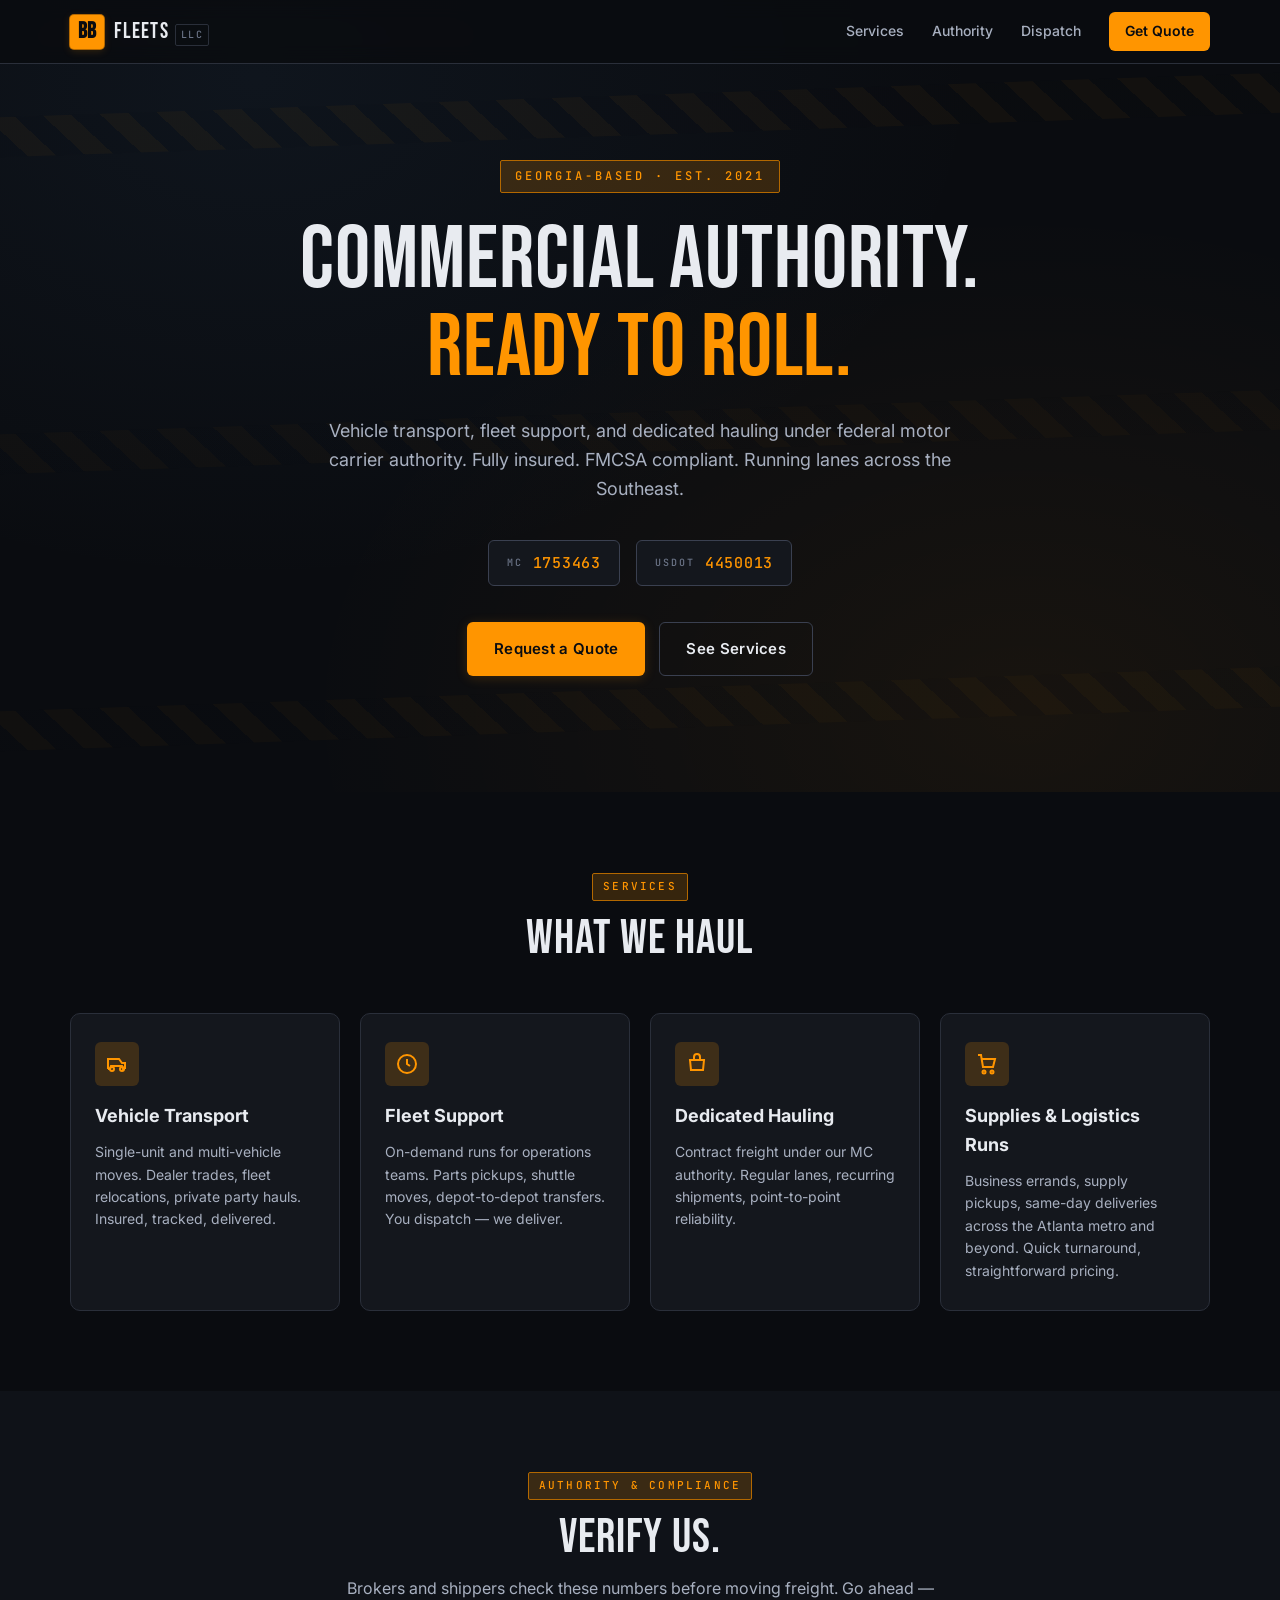
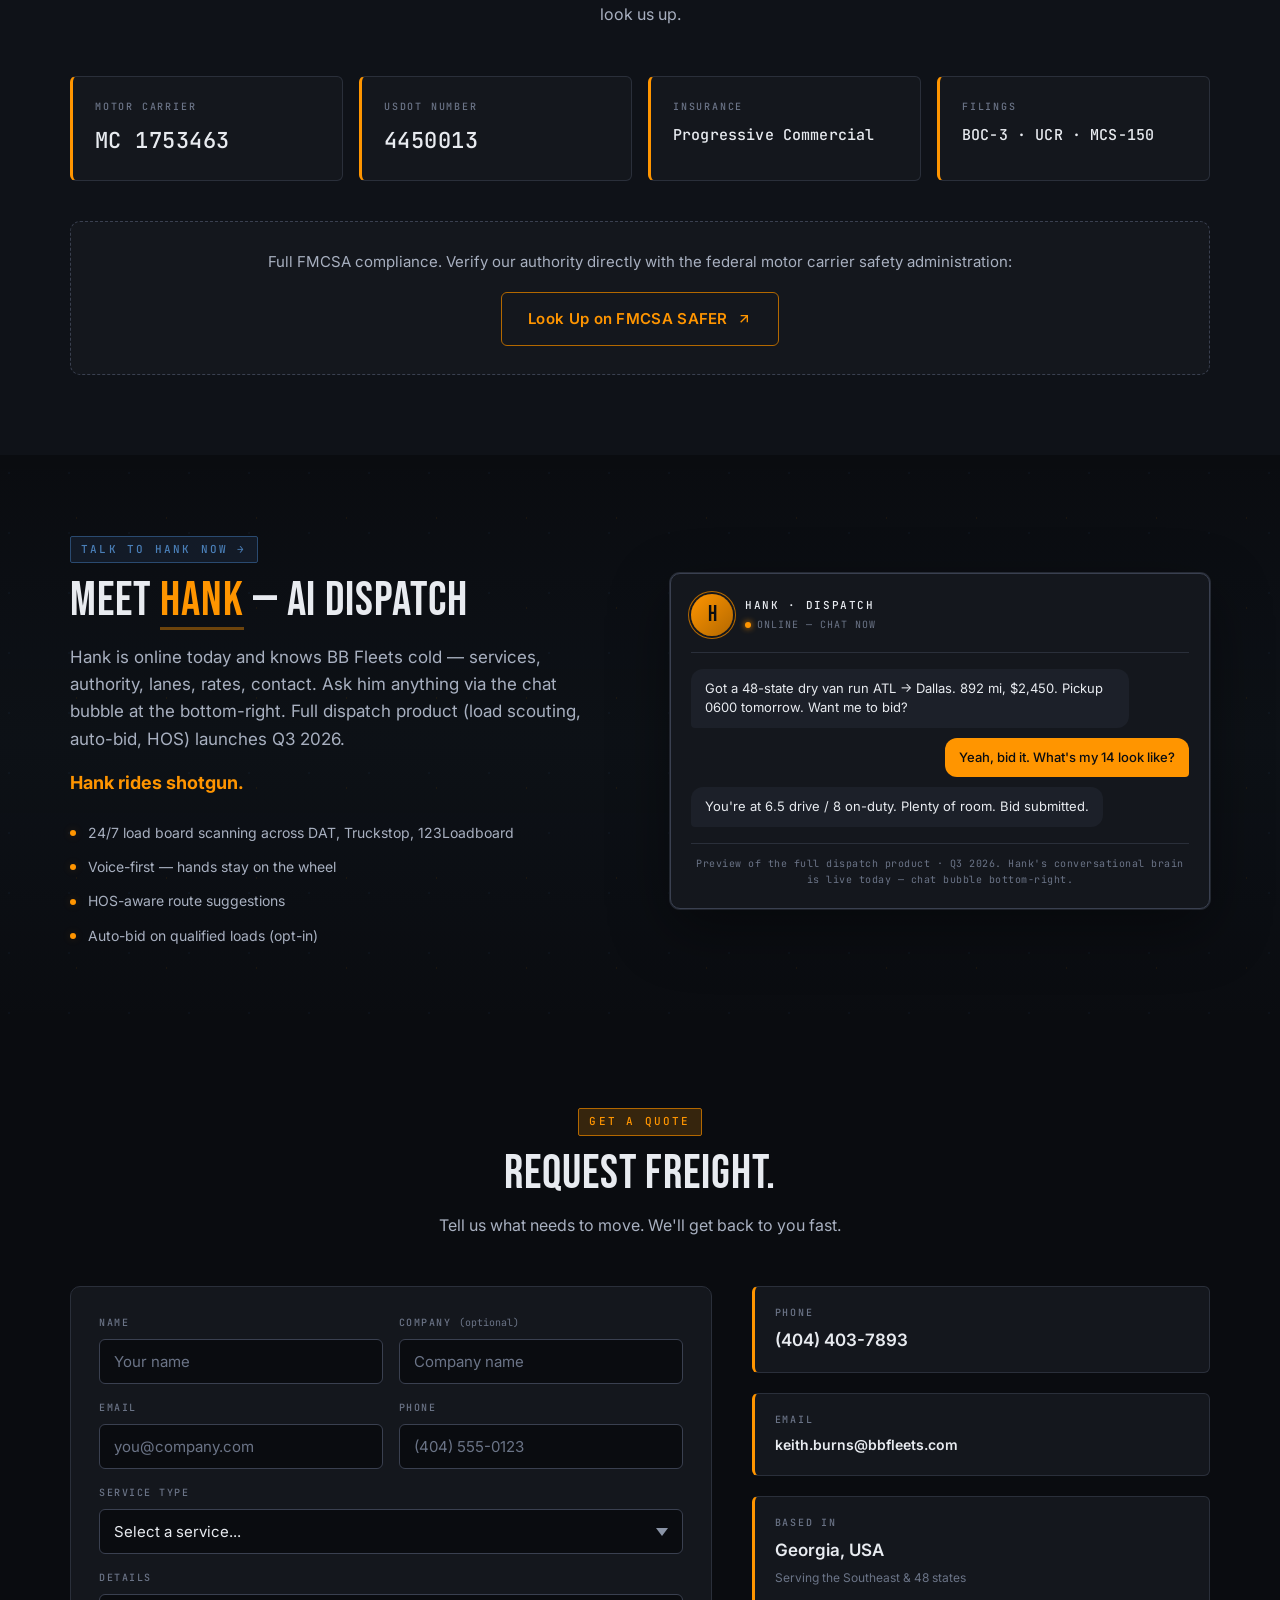
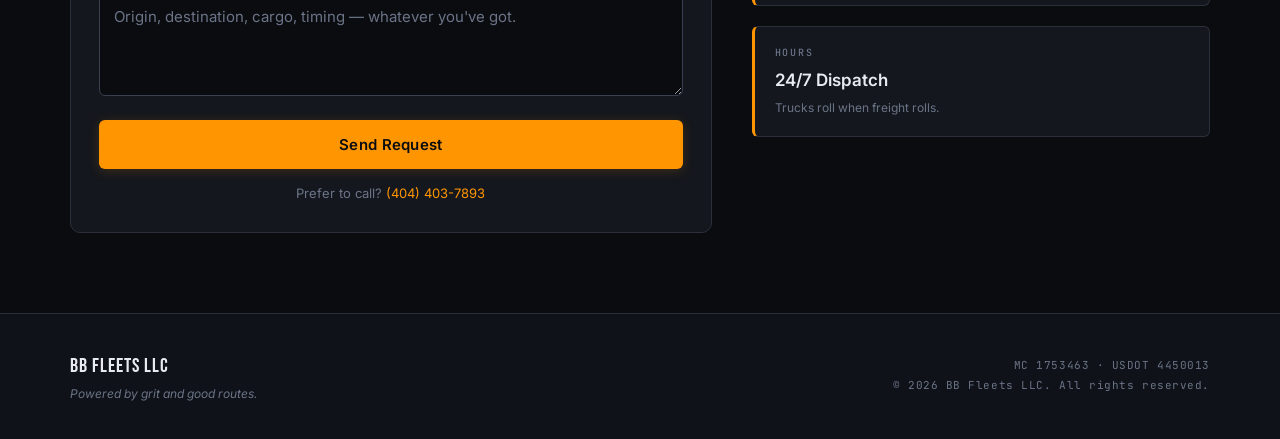
==== commit a21f5cc2: "Fix hero EST date 2026 → 2021 + auto-update footer year Two trust signals brokers check before placi" ====
--- a/index.html
+++ b/index.html
@@ -47,7 +47,7 @@
     <div class="stripe"></div>
   </div>
   <div class="hero-content">
-    <div class="hero-eyebrow">GEORGIA-BASED · EST. 2026</div>
+    <div class="hero-eyebrow">GEORGIA-BASED · EST. 2021</div>
     <h1 class="hero-title">
       <span class="line">Commercial Authority.</span>
       <span class="line">Ready to Roll.</span>
@@ -266,20 +266,25 @@
     </div>
     <div class="footer-meta">
       <div>MC 1753463 &middot; USDOT 4450013</div>
-      <div>&copy; 2026 BB Fleets LLC. All rights reserved.</div>
+      <div>&copy; <span id="footer-year">2026</span> BB Fleets LLC. All rights reserved.</div>
     </div>
   </div>
 </footer>
 
 <script src="js/main.js"></script>
+<script>
+  // Auto-update footer copyright year so the site never goes stale.
+  // Single-line inline so it runs regardless of main.js cache state.
+  (function(){var y=document.getElementById('footer-year');if(y)y.textContent=new Date().getFullYear();})();
+</script>
 
 <!-- ═══ HANK — PilotCast AI agent (floating chat bubble, bottom-right) ═══ -->
 <!-- Drop-in script. data-agent=newchannel is Hank's slug on PilotCast.
-     data-open=false keeps it collapsed until visitor clicks the bubble. -->
+     Defaults to OPEN on load (clearer CTA, better conversion) — visitor
+     can dismiss by clicking the collapse control in the chat panel. -->
 <script src="https://pilotcast.ai/embed.js"
         data-agent="newchannel"
         data-position="right"
-        data-open="false"
         data-greet="true"></script>
 </body>
 </html>
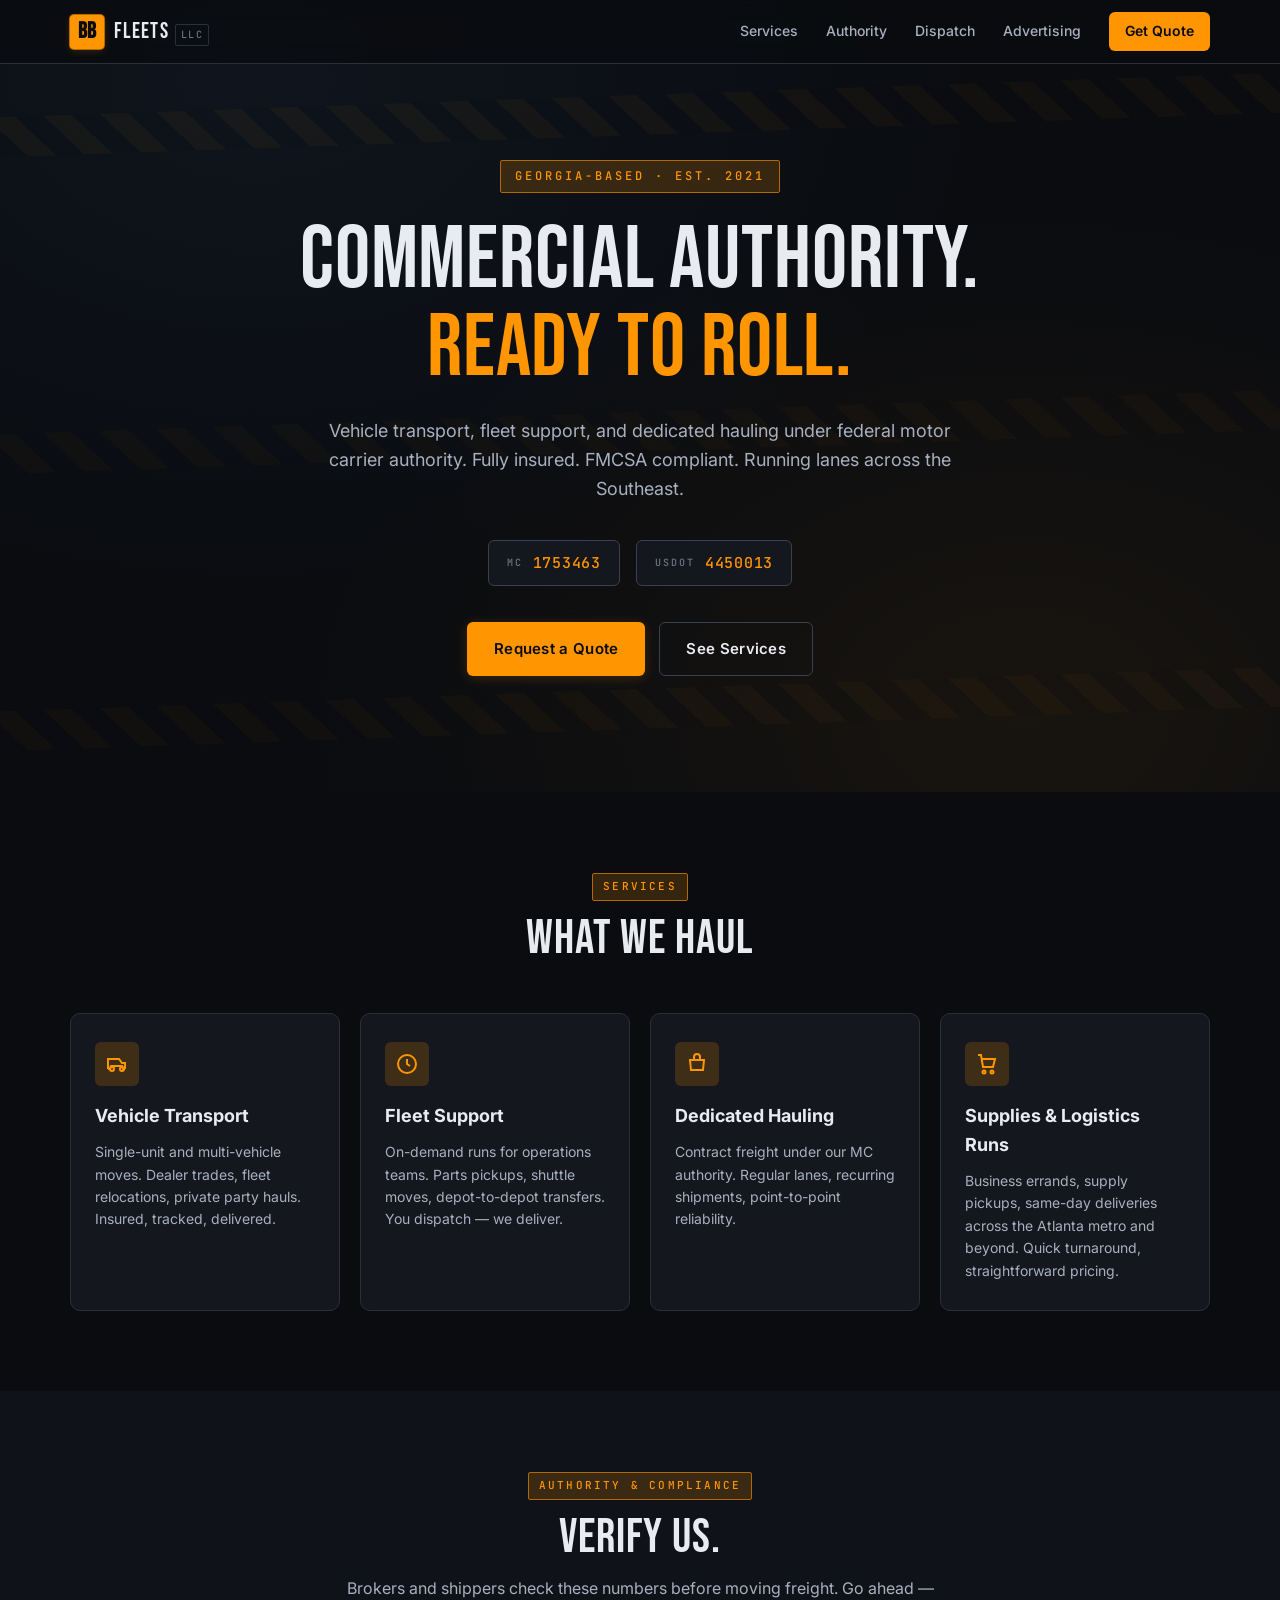
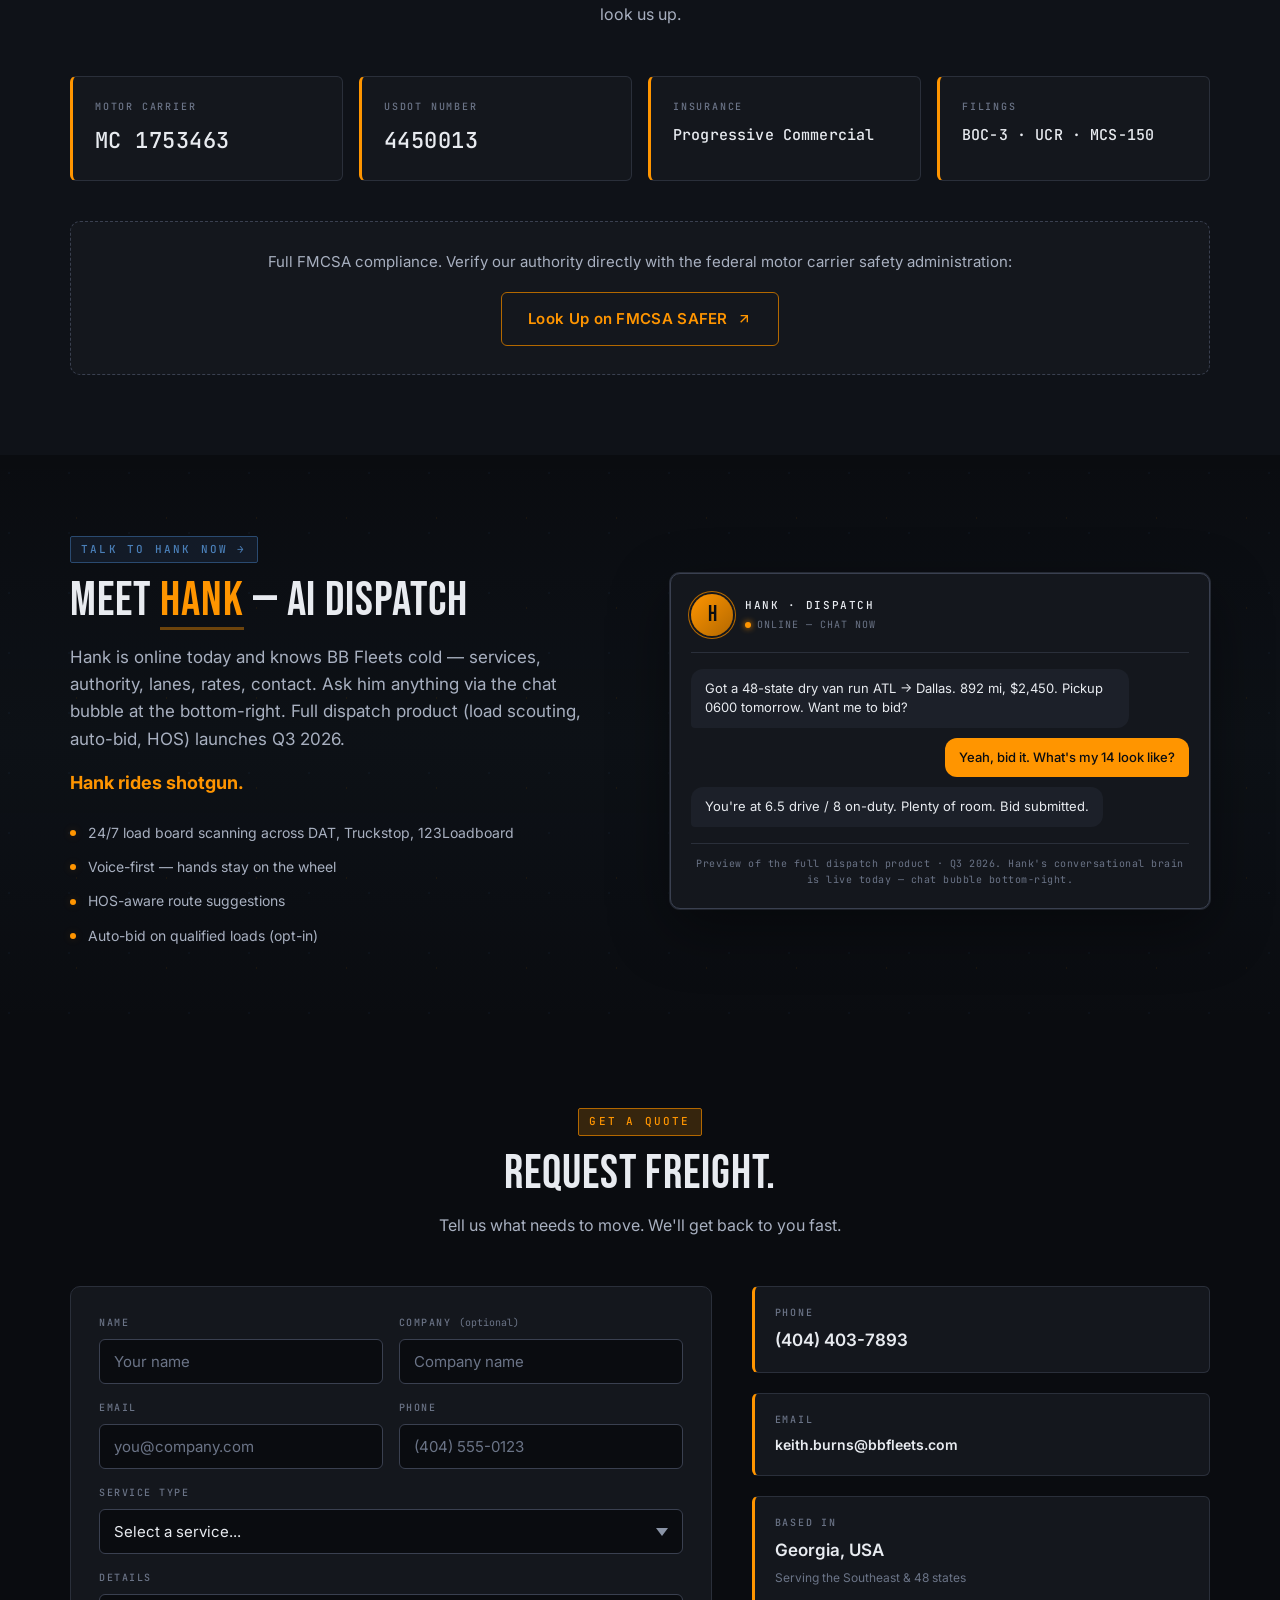
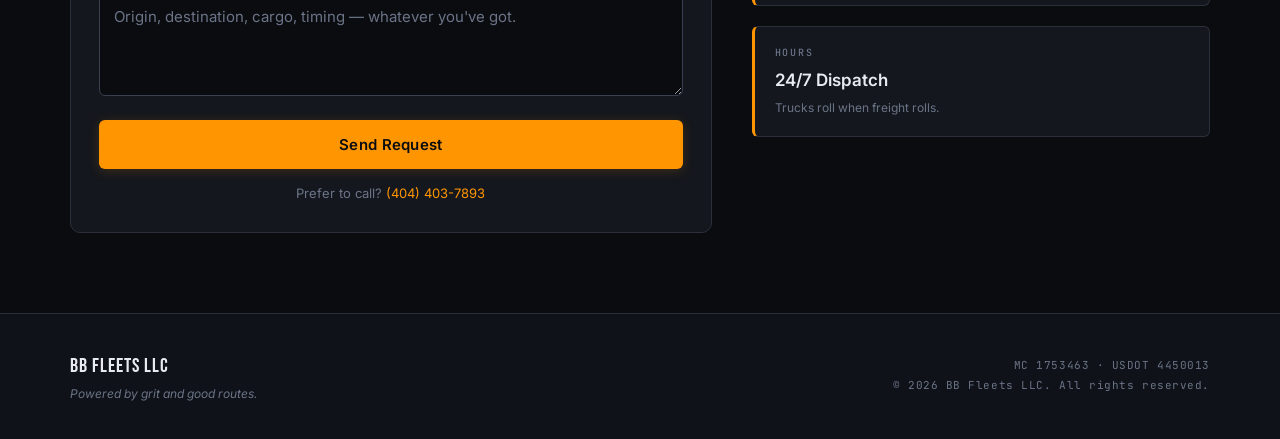
==== commit 1b1b600a: "Add /advertising page — vehicle wrap program MVP (Tier 1 ship) Server's BBFleets overhaul flagged a " ====
--- a/index.html
+++ b/index.html
@@ -34,6 +34,7 @@
       <a href="#services">Services</a>
       <a href="#authority">Authority</a>
       <a href="#hank">Dispatch</a>
+      <a href="/advertising">Advertising</a>
       <a href="#contact" class="nav-cta">Get Quote</a>
     </div>
   </div>
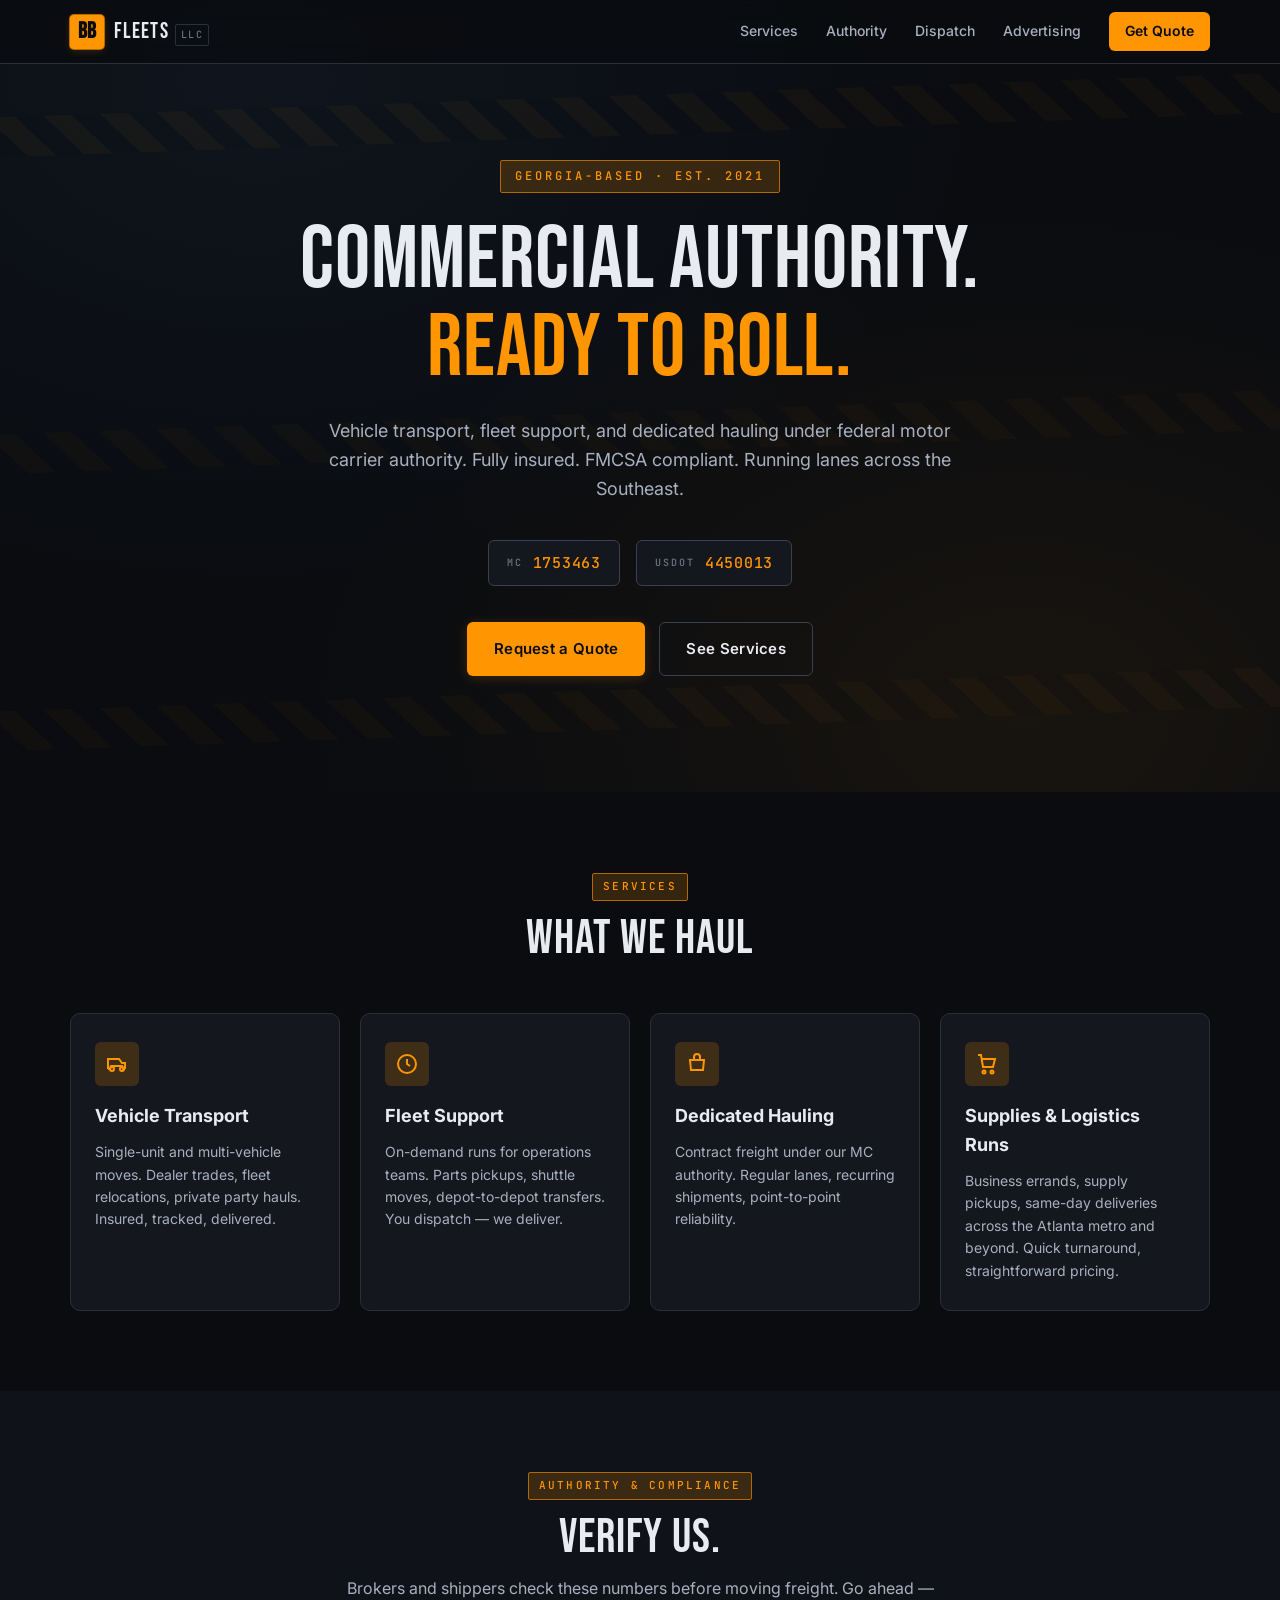
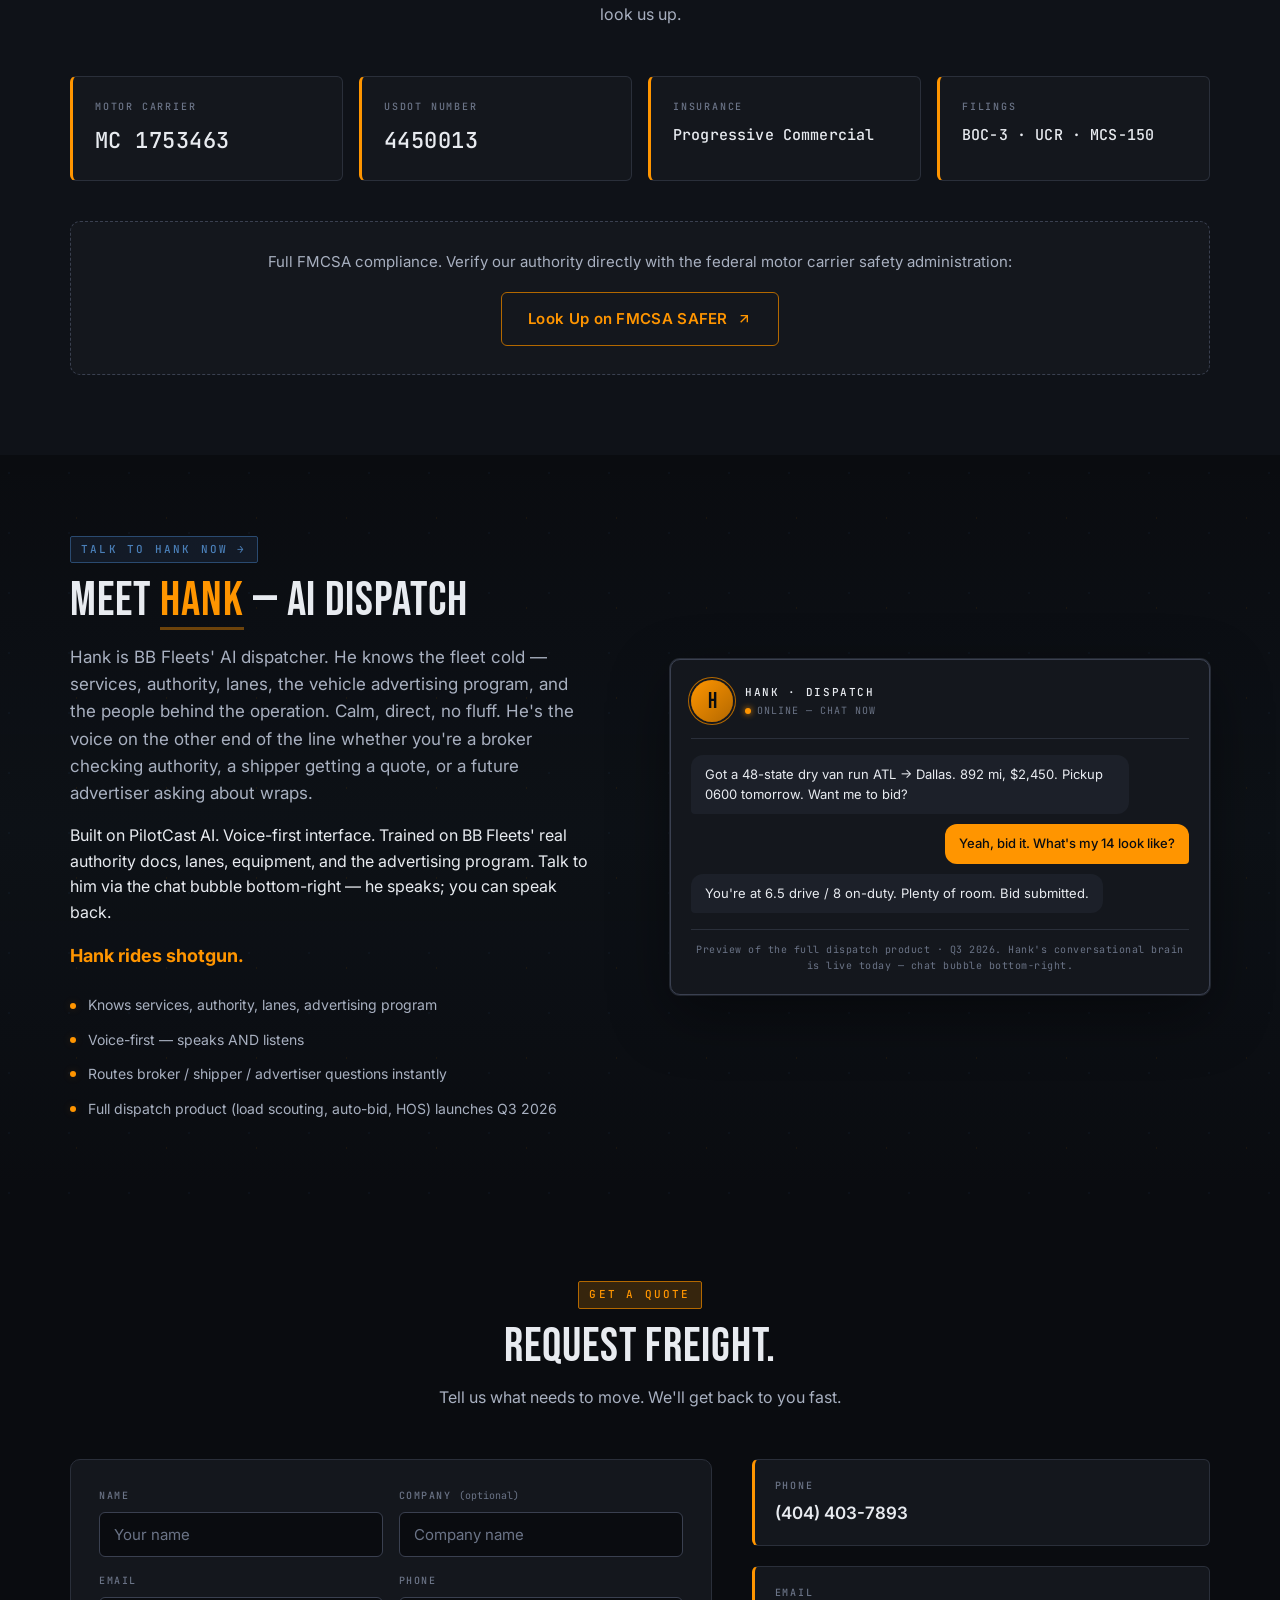
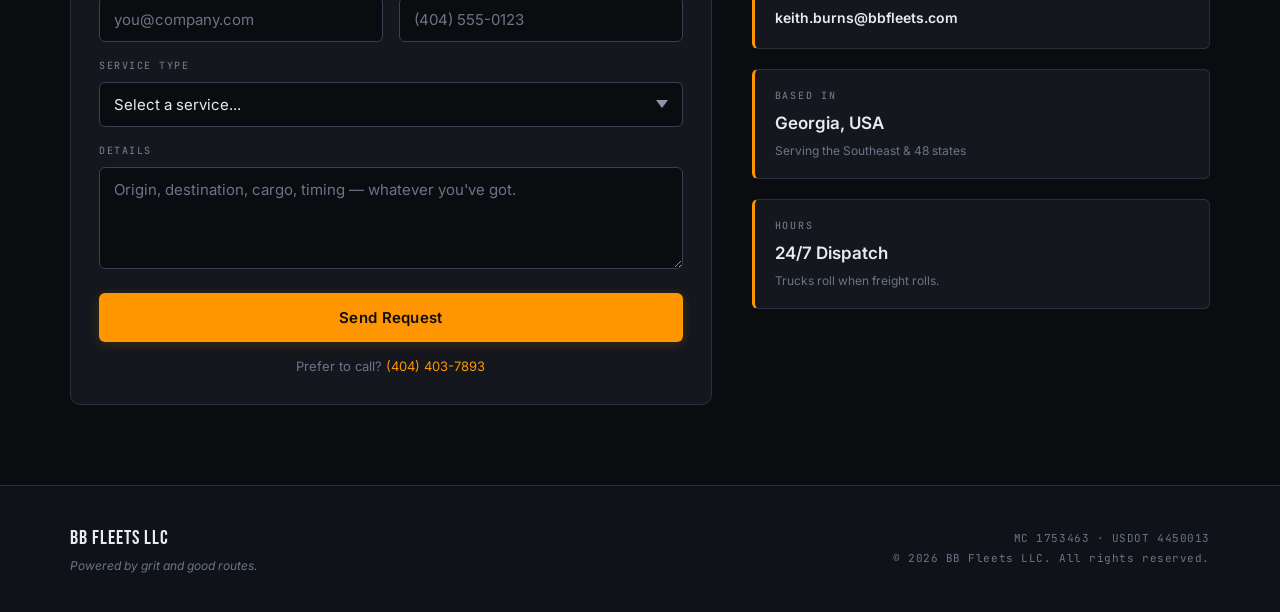
==== commit f5148588: "Hank section: biography paragraph + voice-first + advertising mention Server's audit noted the Hank " ====
--- a/index.html
+++ b/index.html
@@ -154,13 +154,14 @@
       <div class="hank-text">
         <div class="section-eyebrow hank-eyebrow">TALK TO HANK NOW &rarr;</div>
         <h2 class="section-title">Meet <span class="hank-name">Hank</span> — AI Dispatch</h2>
-        <p class="hank-lede">Hank is online today and knows BB Fleets cold — services, authority, lanes, rates, contact. Ask him anything via the chat bubble at the bottom-right. Full dispatch product (load scouting, auto-bid, HOS) launches Q3 2026.</p>
+        <p class="hank-lede">Hank is BB Fleets' AI dispatcher. He knows the fleet cold — services, authority, lanes, the vehicle advertising program, and the people behind the operation. Calm, direct, no fluff. He's the voice on the other end of the line whether you're a broker checking authority, a shipper getting a quote, or a future advertiser asking about wraps.</p>
+        <p class="hank-bio">Built on PilotCast AI. Voice-first interface. Trained on BB Fleets' real authority docs, lanes, equipment, and the advertising program. Talk to him via the chat bubble bottom-right — he speaks; you can speak back.</p>
         <p class="hank-tag"><strong>Hank rides shotgun.</strong></p>
         <ul class="hank-features">
-          <li><span class="dot"></span> 24/7 load board scanning across DAT, Truckstop, 123Loadboard</li>
-          <li><span class="dot"></span> Voice-first — hands stay on the wheel</li>
-          <li><span class="dot"></span> HOS-aware route suggestions</li>
-          <li><span class="dot"></span> Auto-bid on qualified loads (opt-in)</li>
+          <li><span class="dot"></span> Knows services, authority, lanes, advertising program</li>
+          <li><span class="dot"></span> Voice-first — speaks AND listens</li>
+          <li><span class="dot"></span> Routes broker / shipper / advertiser questions instantly</li>
+          <li><span class="dot"></span> Full dispatch product (load scouting, auto-bid, HOS) launches Q3 2026</li>
         </ul>
       </div>
       <div class="hank-visual">
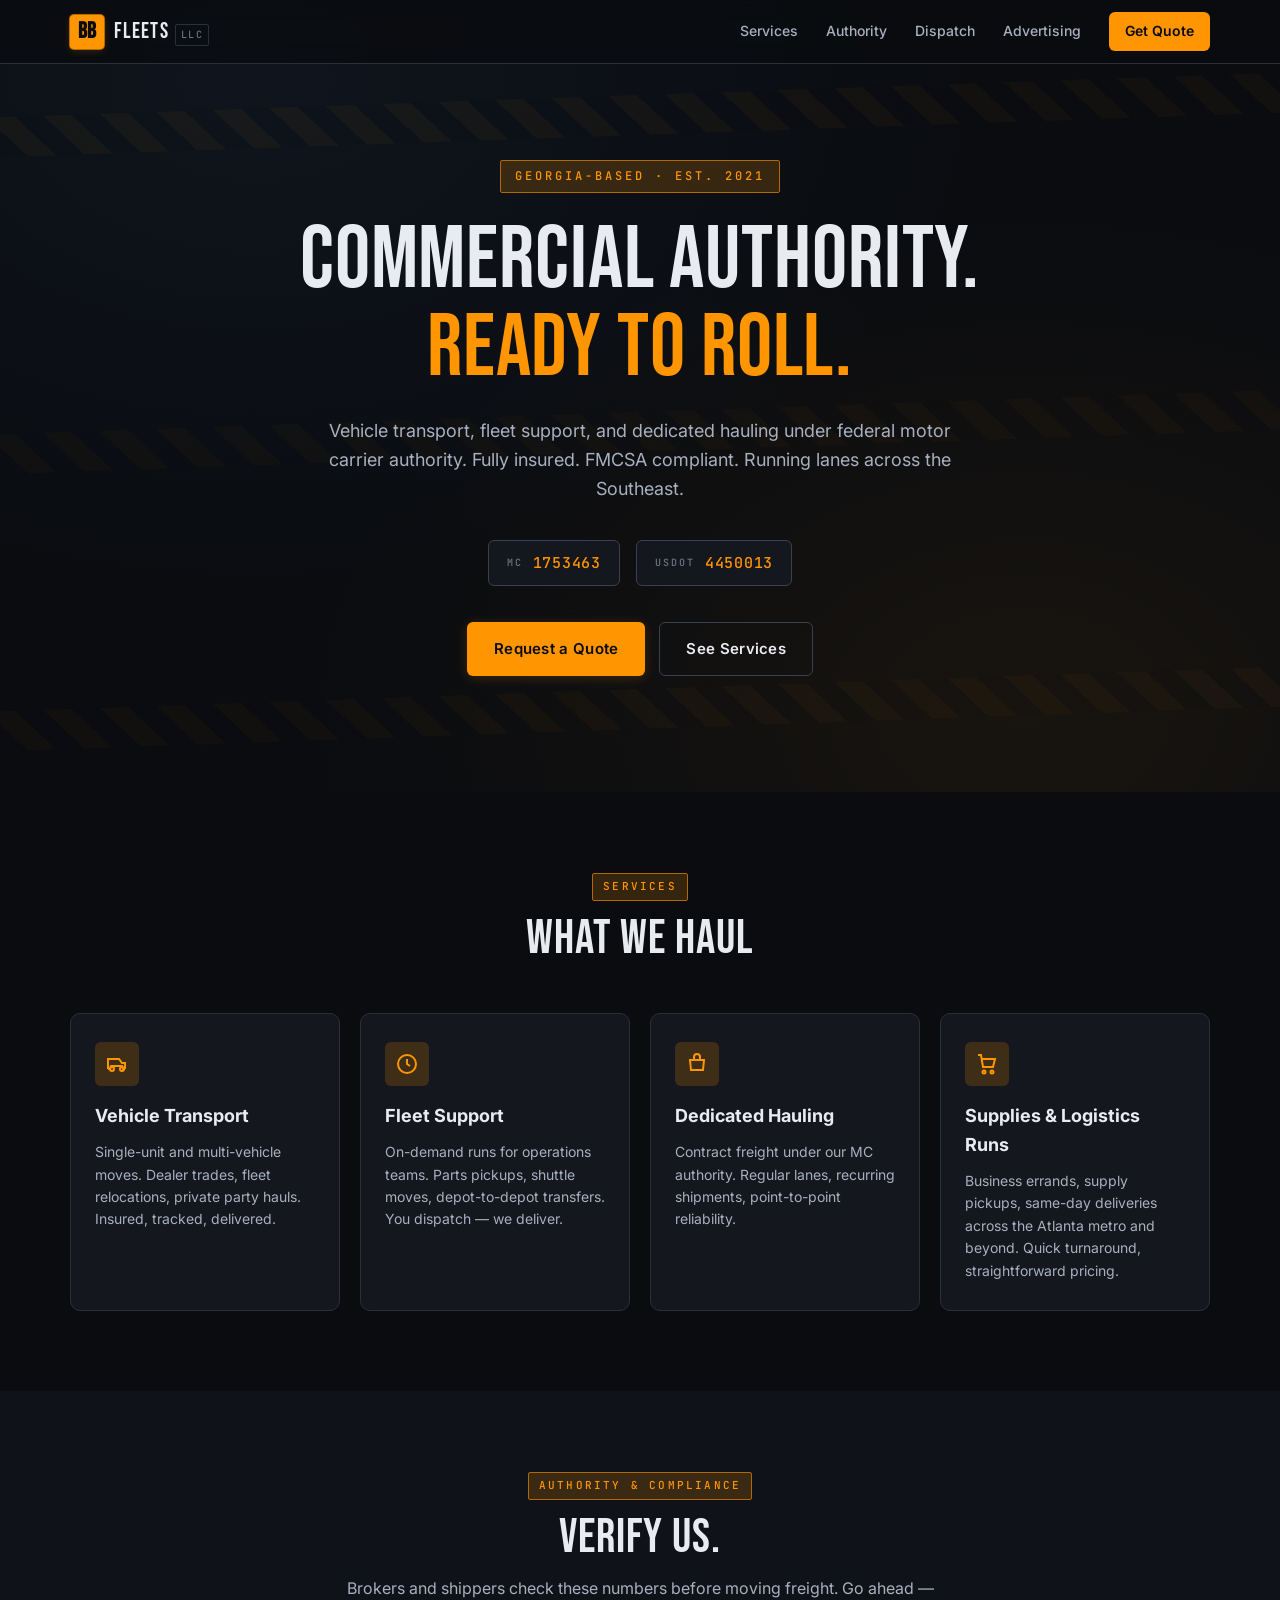
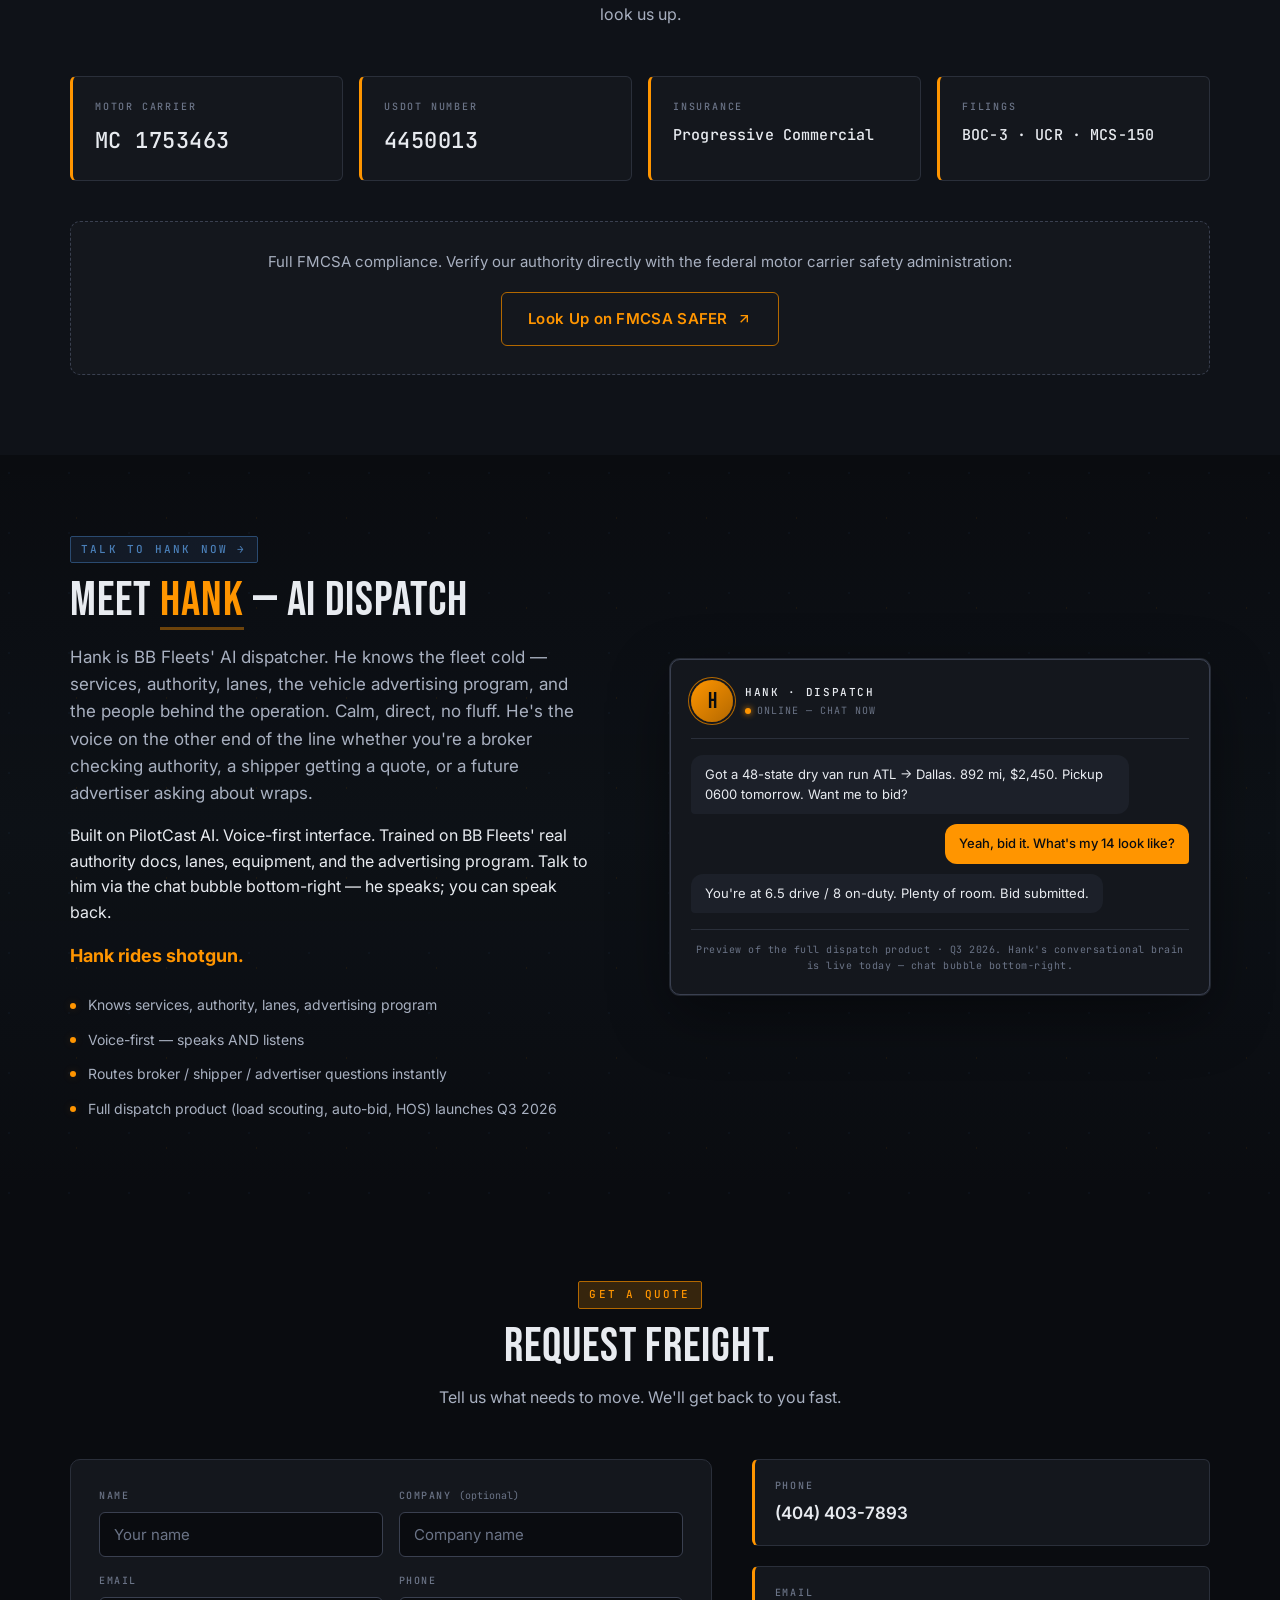
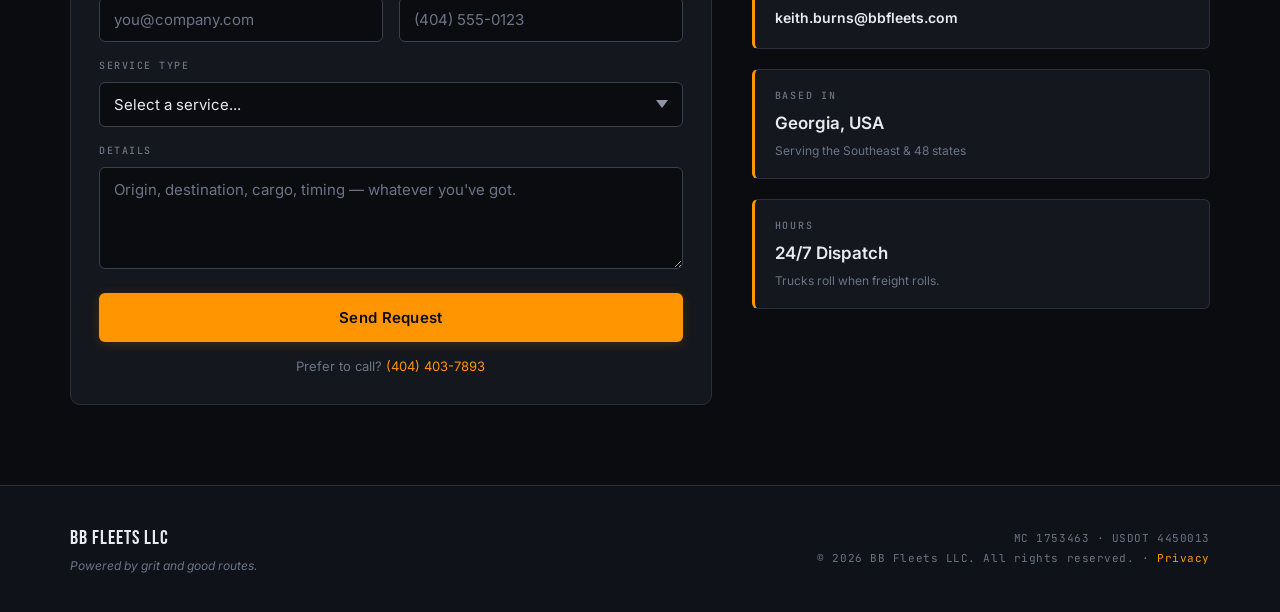
==== commit c59680ac: "Polish bundle: favicon, OG image, JSON-LD, sitemap, robots, privacy Server's audit flagged 7 trust-s" ====
--- a/index.html
+++ b/index.html
@@ -11,8 +11,42 @@
 <meta property="og:type" content="website">
 <meta property="og:url" content="https://bbfleets.com/">
 <meta property="og:site_name" content="BB Fleets LLC">
-<meta name="twitter:card" content="summary">
+<meta property="og:image" content="https://bbfleets.com/og-image.svg">
+<meta property="og:image:width" content="1200">
+<meta property="og:image:height" content="630">
+<meta name="twitter:card" content="summary_large_image">
+<meta name="twitter:title" content="BB Fleets LLC — Georgia Logistics & Transportation">
+<meta name="twitter:description" content="Commercial authority. Full FMCSA compliance. Ready to roll. MC 1753463, USDOT 4450013.">
+<meta name="twitter:image" content="https://bbfleets.com/og-image.svg">
 <link rel="canonical" href="https://bbfleets.com/">
+<link rel="icon" type="image/svg+xml" href="/favicon.svg">
+<script type="application/ld+json">
+{
+  "@context": "https://schema.org",
+  "@type": "LocalBusiness",
+  "@id": "https://bbfleets.com/#business",
+  "name": "BB Fleets LLC",
+  "alternateName": "BB Fleets",
+  "description": "Georgia-based logistics and transportation. Vehicle transport, fleet support, dedicated hauling, and supplies/logistics runs across the Southeast.",
+  "url": "https://bbfleets.com/",
+  "telephone": "+1-404-403-7893",
+  "email": "keith.burns@bbfleets.com",
+  "address": {
+    "@type": "PostalAddress",
+    "addressLocality": "Monroe",
+    "addressRegion": "GA",
+    "addressCountry": "US"
+  },
+  "areaServed": ["Georgia", "Alabama", "Florida", "South Carolina", "North Carolina", "Tennessee"],
+  "hasCredential": [
+    {"@type": "EducationalOccupationalCredential", "credentialCategory": "Motor Carrier Authority", "name": "MC 1753463"},
+    {"@type": "EducationalOccupationalCredential", "credentialCategory": "USDOT", "name": "USDOT 4450013"}
+  ],
+  "openingHoursSpecification": [{"@type": "OpeningHoursSpecification", "dayOfWeek": ["Monday","Tuesday","Wednesday","Thursday","Friday","Saturday","Sunday"], "opens": "00:00", "closes": "23:59"}],
+  "foundingDate": "2021",
+  "knowsAbout": ["vehicle transport", "fleet support", "dedicated hauling", "logistics", "vehicle wrap advertising"]
+}
+</script>
 <link rel="preconnect" href="https://fonts.googleapis.com">
 <link rel="preconnect" href="https://fonts.gstatic.com" crossorigin>
 <link href="https://fonts.googleapis.com/css2?family=Bebas+Neue&family=Inter:wght@400;500;600;700&family=JetBrains+Mono:wght@400;500&display=swap" rel="stylesheet">
@@ -268,7 +302,7 @@
     </div>
     <div class="footer-meta">
       <div>MC 1753463 &middot; USDOT 4450013</div>
-      <div>&copy; <span id="footer-year">2026</span> BB Fleets LLC. All rights reserved.</div>
+      <div>&copy; <span id="footer-year">2026</span> BB Fleets LLC. All rights reserved. &middot; <a href="/privacy">Privacy</a></div>
     </div>
   </div>
 </footer>
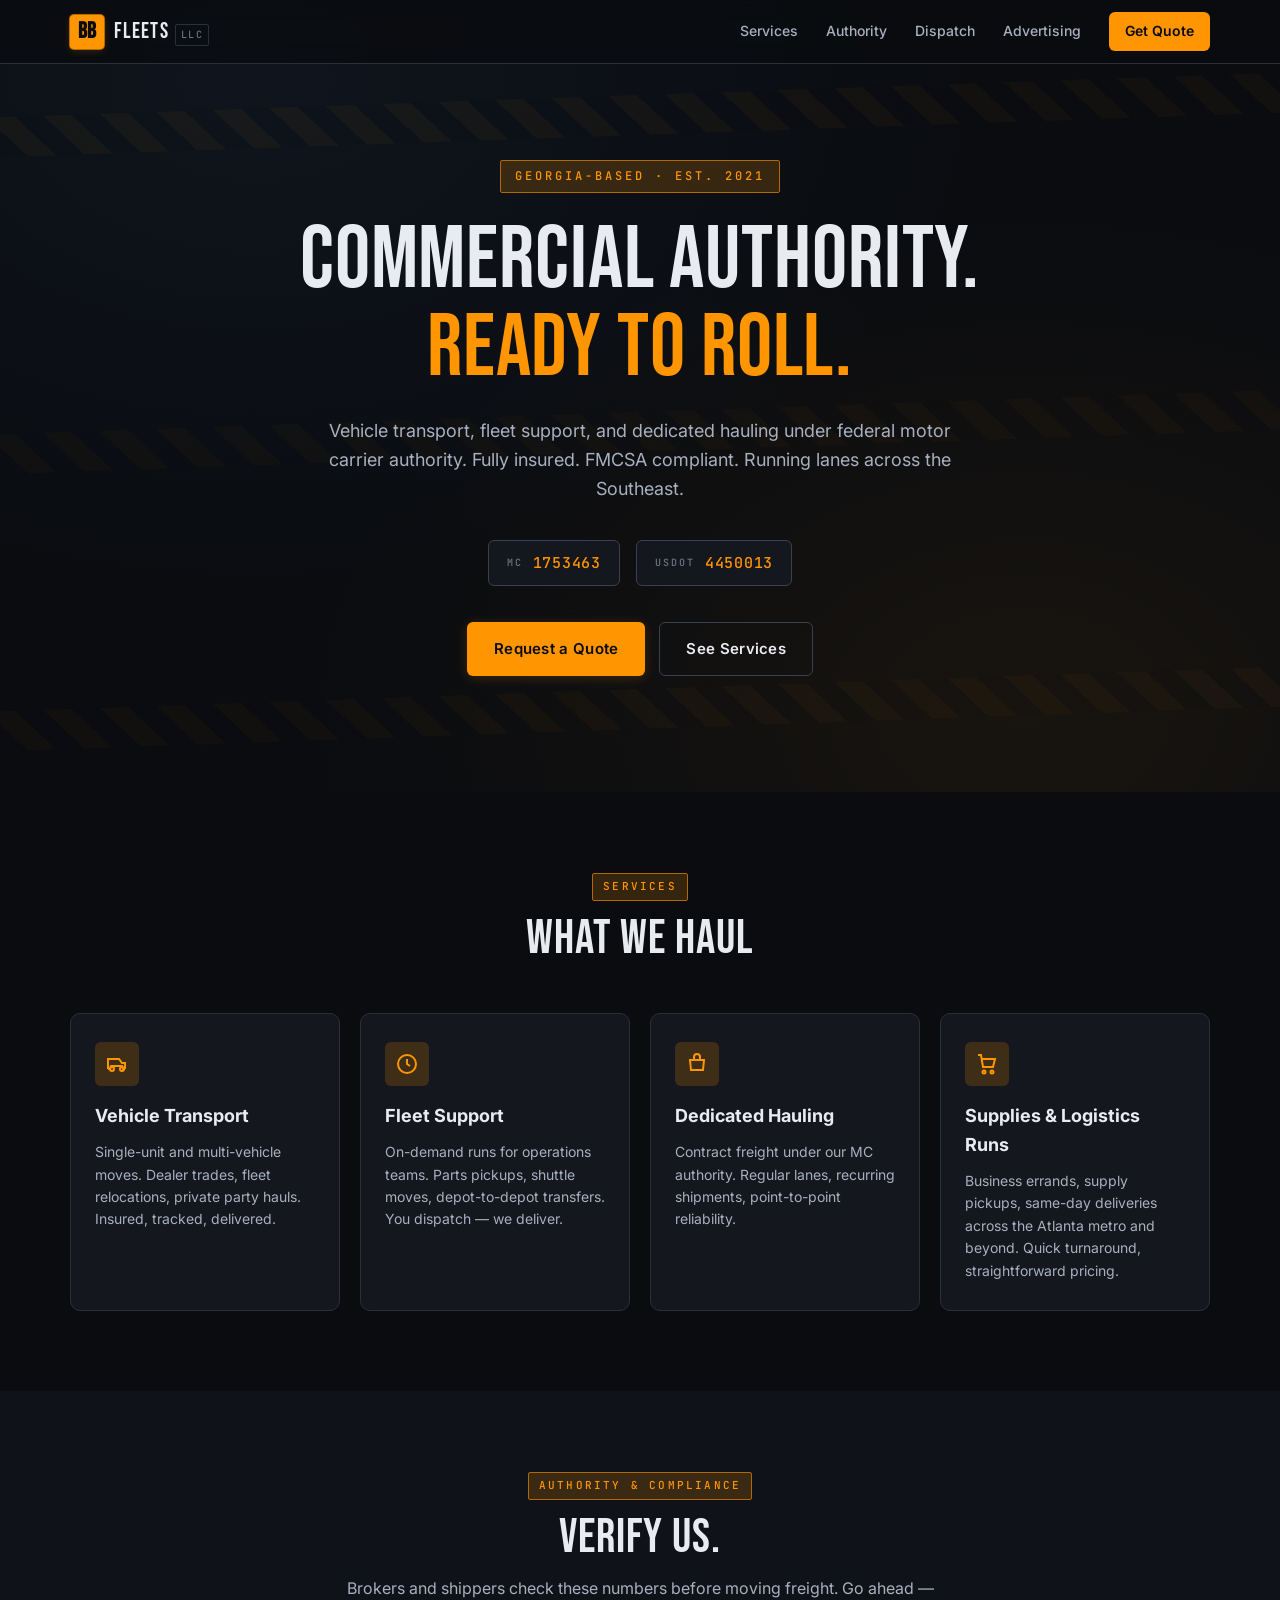
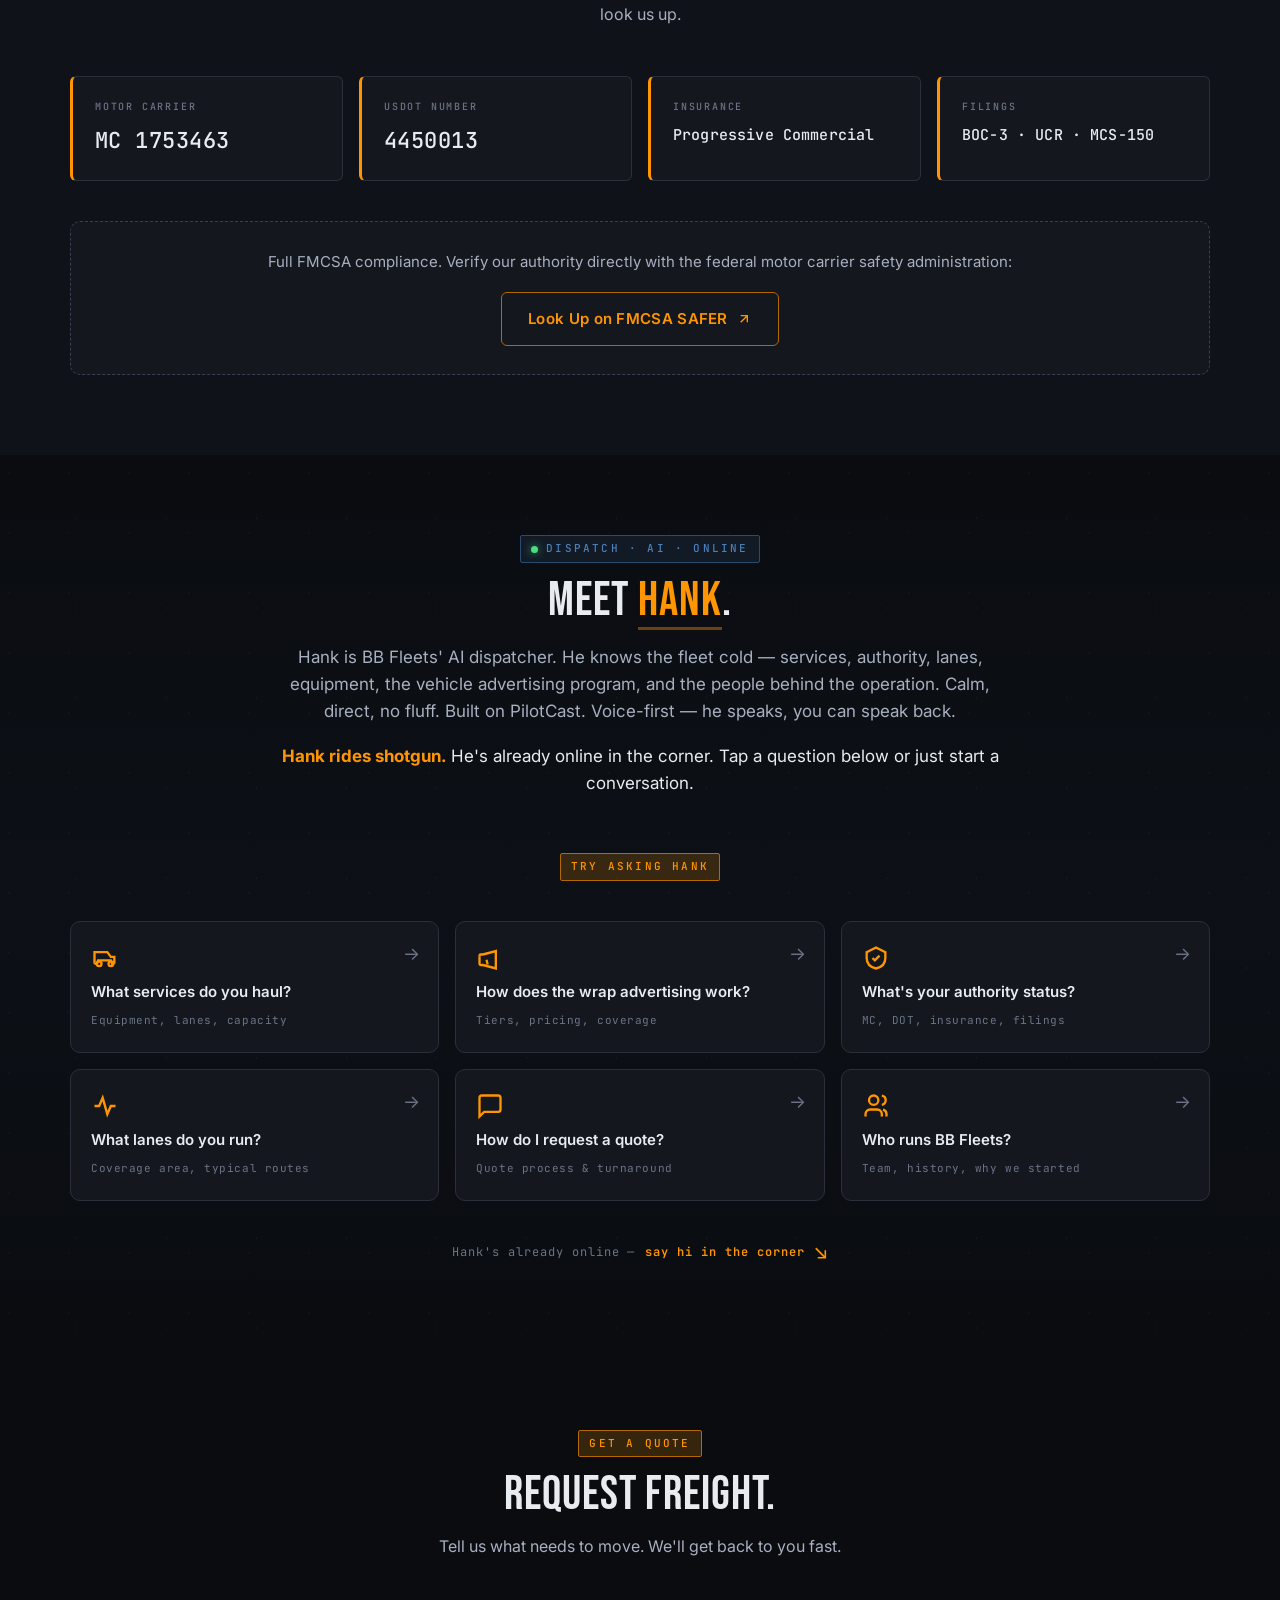
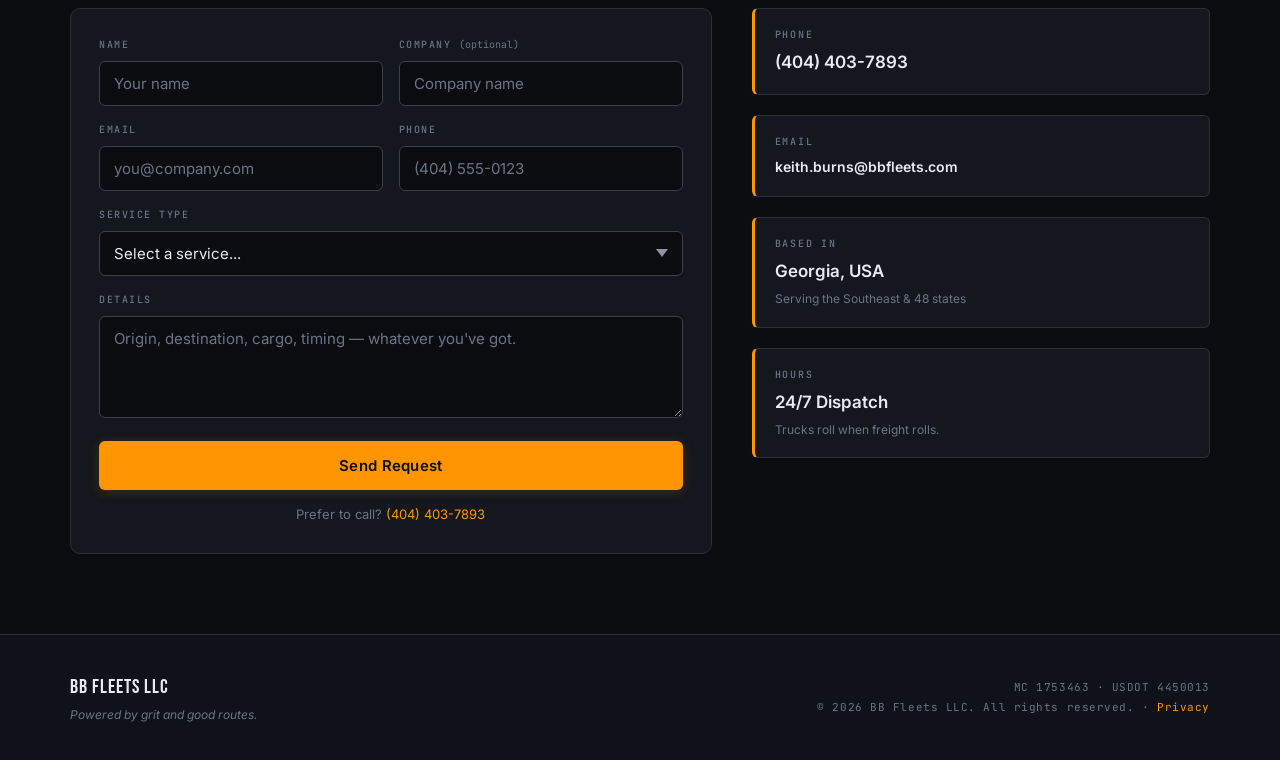
==== commit 52f96775: "Hank section: drop fake chat mockup, drive real corner embed instead Per Kyle: the "TALK TO HANK NOW" ====
--- a/index.html
+++ b/index.html
@@ -181,45 +181,100 @@
   </div>
 </section>
 
-<!-- ═══ HANK — AI DISPATCH TEASER ═══ -->
+<!-- ═══ HANK — AI DISPATCH (real, not a mockup) ═══
+     Hank is live in the bottom-right corner via embed.js. This section
+     introduces him and gives visitors quick-tap questions that talk
+     directly to the corner bubble via window.PilotCast.ask(). No
+     mockup chats — the real Hank is already on the page. -->
 <section class="section section-hank" id="hank">
   <div class="container">
-    <div class="hank-layout">
-      <div class="hank-text">
-        <div class="section-eyebrow hank-eyebrow">TALK TO HANK NOW &rarr;</div>
-        <h2 class="section-title">Meet <span class="hank-name">Hank</span> — AI Dispatch</h2>
-        <p class="hank-lede">Hank is BB Fleets' AI dispatcher. He knows the fleet cold — services, authority, lanes, the vehicle advertising program, and the people behind the operation. Calm, direct, no fluff. He's the voice on the other end of the line whether you're a broker checking authority, a shipper getting a quote, or a future advertiser asking about wraps.</p>
-        <p class="hank-bio">Built on PilotCast AI. Voice-first interface. Trained on BB Fleets' real authority docs, lanes, equipment, and the advertising program. Talk to him via the chat bubble bottom-right — he speaks; you can speak back.</p>
-        <p class="hank-tag"><strong>Hank rides shotgun.</strong></p>
-        <ul class="hank-features">
-          <li><span class="dot"></span> Knows services, authority, lanes, advertising program</li>
-          <li><span class="dot"></span> Voice-first — speaks AND listens</li>
-          <li><span class="dot"></span> Routes broker / shipper / advertiser questions instantly</li>
-          <li><span class="dot"></span> Full dispatch product (load scouting, auto-bid, HOS) launches Q3 2026</li>
-        </ul>
-      </div>
-      <div class="hank-visual">
-        <div class="hank-card">
-          <div class="hank-card-header">
-            <div class="hank-avatar">H</div>
-            <div class="hank-info">
-              <div class="hank-title">HANK · DISPATCH</div>
-              <div class="hank-status"><span class="status-dot"></span> ONLINE &mdash; CHAT NOW</div>
-            </div>
-          </div>
-          <div class="hank-messages">
-            <div class="hank-msg msg-in">Got a 48-state dry van run ATL → Dallas. 892 mi, $2,450. Pickup 0600 tomorrow. Want me to bid?</div>
-            <div class="hank-msg msg-out">Yeah, bid it. What's my 14 look like?</div>
-            <div class="hank-msg msg-in">You're at 6.5 drive / 8 on-duty. Plenty of room. Bid submitted.</div>
-          </div>
-          <div class="hank-footer">Preview of the full dispatch product &middot; Q3 2026. Hank&#39;s conversational brain is live today &mdash; chat bubble bottom-right.</div>
-        </div>
-        <!-- PilotCast agent live via embed.js (floating chat bubble, loaded below) -->
-        <div id="hank-agent-embed"></div>
-      </div>
-    </div>
+
+    <div class="hank-intro">
+      <div class="section-eyebrow hank-eyebrow"><span class="status-dot"></span> DISPATCH · AI · ONLINE</div>
+      <h2 class="section-title">Meet <span class="hank-name">Hank</span>.</h2>
+      <p class="hank-lede">Hank is BB Fleets' AI dispatcher. He knows the fleet cold &mdash; services, authority, lanes, equipment, the vehicle advertising program, and the people behind the operation. Calm, direct, no fluff. Built on PilotCast. Voice-first &mdash; he speaks, you can speak back.</p>
+      <p class="hank-tag"><strong>Hank rides shotgun.</strong> He's already online in the corner. Tap a question below or just start a conversation.</p>
+    </div>
+
+    <div class="hank-topics-head">
+      <div class="section-eyebrow">TRY ASKING HANK</div>
+    </div>
+
+    <div class="hank-topics">
+      <button class="hank-topic" type="button" data-ask="What services do you haul and what kind of equipment do you run?">
+        <svg class="hank-topic-icon" viewBox="0 0 24 24" fill="none" stroke="currentColor" stroke-width="2"><path d="M3 17h2l1-3h11l1 3h2"/><circle cx="7" cy="17" r="2"/><circle cx="17" cy="17" r="2"/><path d="M3 17V7h11l3 4h3v6"/></svg>
+        <div class="hank-topic-q">What services do you haul?</div>
+        <div class="hank-topic-hint">Equipment, lanes, capacity</div>
+      </button>
+      <button class="hank-topic" type="button" data-ask="Tell me about the vehicle wrap advertising program — what tiers and pricing do you offer?">
+        <svg class="hank-topic-icon" viewBox="0 0 24 24" fill="none" stroke="currentColor" stroke-width="2"><path d="M3 11v6a1 1 0 0 0 1 1h2"/><path d="M6 18l11 3V6L6 9"/><path d="M6 9H4a1 1 0 0 0-1 1v1"/><path d="M9 13.5l1 4"/></svg>
+        <div class="hank-topic-q">How does the wrap advertising work?</div>
+        <div class="hank-topic-hint">Tiers, pricing, coverage</div>
+      </button>
+      <button class="hank-topic" type="button" data-ask="What's your MC and DOT number, and are you fully FMCSA compliant?">
+        <svg class="hank-topic-icon" viewBox="0 0 24 24" fill="none" stroke="currentColor" stroke-width="2"><path d="M12 3l8 4v5c0 5-3.5 8-8 9-4.5-1-8-4-8-9V7l8-4z"/><path d="M9 12l2 2 4-4"/></svg>
+        <div class="hank-topic-q">What's your authority status?</div>
+        <div class="hank-topic-hint">MC, DOT, insurance, filings</div>
+      </button>
+      <button class="hank-topic" type="button" data-ask="What lanes do you run? Where are you based and where do you typically deliver?">
+        <svg class="hank-topic-icon" viewBox="0 0 24 24" fill="none" stroke="currentColor" stroke-width="2"><path d="M3 12h4l3-7 4 14 3-7h4"/></svg>
+        <div class="hank-topic-q">What lanes do you run?</div>
+        <div class="hank-topic-hint">Coverage area, typical routes</div>
+      </button>
+      <button class="hank-topic" type="button" data-ask="How do I request a quote? What information do you need from me?">
+        <svg class="hank-topic-icon" viewBox="0 0 24 24" fill="none" stroke="currentColor" stroke-width="2"><path d="M21 15a2 2 0 0 1-2 2H7l-4 4V5a2 2 0 0 1 2-2h14a2 2 0 0 1 2 2z"/></svg>
+        <div class="hank-topic-q">How do I request a quote?</div>
+        <div class="hank-topic-hint">Quote process &amp; turnaround</div>
+      </button>
+      <button class="hank-topic" type="button" data-ask="Who are the people behind BB Fleets? What's the story?">
+        <svg class="hank-topic-icon" viewBox="0 0 24 24" fill="none" stroke="currentColor" stroke-width="2"><path d="M17 21v-2a4 4 0 0 0-4-4H7a4 4 0 0 0-4 4v2"/><circle cx="10" cy="7" r="4"/><path d="M21 21v-2a4 4 0 0 0-3-3.87"/><path d="M17 3.13A4 4 0 0 1 17 11"/></svg>
+        <div class="hank-topic-q">Who runs BB Fleets?</div>
+        <div class="hank-topic-hint">Team, history, why we started</div>
+      </button>
+    </div>
+
+    <div class="hank-corner-pointer" aria-hidden="true">
+      <span class="corner-text">Hank's already online &mdash;</span>
+      <span class="corner-cta">say hi in the corner</span>
+      <span class="corner-arrow">&#8600;</span>
+    </div>
+
   </div>
 </section>
+
+<script>
+  // Wire topic buttons → window.PilotCast.ask() (embed.js parent API).
+  // If embed.js hasn't loaded yet (script defers to end of body), retry
+  // briefly. If PilotCast still isn't there after a few tries (e.g. ad
+  // blocker or CSP block), fall back to scrolling to the corner.
+  (function(){
+    function wireTopics(){
+      var btns = document.querySelectorAll('.hank-topic[data-ask]');
+      btns.forEach(function(btn){
+        btn.addEventListener('click', function(){
+          var q = btn.getAttribute('data-ask') || '';
+          var attempts = 0;
+          (function trySend(){
+            if (window.PilotCast && typeof window.PilotCast.ask === 'function'){
+              window.PilotCast.ask(q);
+              return;
+            }
+            if (++attempts < 20) return setTimeout(trySend, 150);
+            // Fallback: open via global function if available
+            if (window.PilotCast && typeof window.PilotCast.open === 'function'){
+              window.PilotCast.open();
+            }
+          })();
+        });
+      });
+    }
+    if (document.readyState === 'loading'){
+      document.addEventListener('DOMContentLoaded', wireTopics);
+    } else {
+      wireTopics();
+    }
+  })();
+</script>
 
 <!-- ═══ CONTACT ═══ -->
 <section class="section section-contact" id="contact">
@@ -316,11 +371,14 @@
 
 <!-- ═══ HANK — PilotCast AI agent (floating chat bubble, bottom-right) ═══ -->
 <!-- Drop-in script. data-agent=newchannel is Hank's slug on PilotCast.
-     Defaults to OPEN on load (clearer CTA, better conversion) — visitor
-     can dismiss by clicking the collapse control in the chat panel. -->
+     data-open="true" makes Hank pop open on page load (clearer CTA + better
+     conversion than a tucked-away bubble). Visitor can dismiss to the
+     bubble via the X in the panel. The Hank section above wires its
+     topic chips to window.PilotCast.ask() exposed by embed.js. -->
 <script src="https://pilotcast.ai/embed.js"
         data-agent="newchannel"
         data-position="right"
-        data-greet="true"></script>
+        data-greet="true"
+        data-open="true"></script>
 </body>
 </html>
--- a/css/style.css
+++ b/css/style.css
@@ -553,21 +553,24 @@
   pointer-events: none;
 }
 
-.hank-layout {
-  display: grid;
-  grid-template-columns: 1fr 1fr;
-  gap: 60px;
-  align-items: center;
+/* Intro block — centered headline + lede. No fake chat mockup; real
+   Hank lives in the bottom-right corner via embed.js. The topic grid
+   below + window.PilotCast.ask() routes taps directly to him. */
+.hank-intro {
+  max-width: 720px;
+  margin: 0 auto 56px;
+  text-align: center;
   position: relative;
   z-index: 1;
 }
-
-.hank-text { max-width: 520px; }
 
 .hank-eyebrow {
   background: rgba(74, 127, 184, 0.12);
   border-color: var(--steel-dim);
   color: var(--steel);
+  display: inline-flex;
+  align-items: center;
+  gap: 8px;
 }
 
 .hank-name {
@@ -592,86 +595,18 @@
 }
 
 .hank-tag {
-  font-size: 18px;
-  color: var(--text);
-  margin: 0 0 24px;
+  font-size: 17px;
+  color: var(--text);
+  margin: 18px 0 0;
+  line-height: 1.55;
 }
 .hank-tag strong { color: var(--amber); }
 
-.hank-features { display: flex; flex-direction: column; gap: 12px; }
-.hank-features li {
-  display: flex;
-  align-items: center;
-  gap: 12px;
-  font-size: 14px;
-  color: var(--text-dim);
-}
-.hank-features .dot {
-  width: 6px; height: 6px;
-  background: var(--amber);
+.status-dot {
+  width: 7px; height: 7px;
+  background: var(--success);
   border-radius: 50%;
-  flex-shrink: 0;
-  box-shadow: 0 0 8px var(--amber-glow);
-}
-
-/* Hank mock card */
-.hank-card {
-  background: var(--surface);
-  border: 1px solid var(--border-2);
-  border-radius: var(--radius-lg);
-  padding: 20px;
-  box-shadow:
-    0 20px 60px rgba(0, 0, 0, 0.4),
-    0 0 0 1px var(--border);
-  position: relative;
-}
-
-.hank-card-header {
-  display: flex;
-  align-items: center;
-  gap: 12px;
-  padding-bottom: 16px;
-  border-bottom: 1px solid var(--border);
-  margin-bottom: 16px;
-}
-
-.hank-avatar {
-  width: 42px; height: 42px;
-  border-radius: 50%;
-  background: linear-gradient(135deg, var(--amber), var(--amber-dim));
-  display: flex;
-  align-items: center;
-  justify-content: center;
-  font-family: var(--font-display);
-  font-size: 22px;
-  color: #0a0c10;
-  box-shadow: 0 0 0 2px var(--surface), 0 0 0 3px var(--amber-dim);
-}
-
-.hank-title {
-  font-family: var(--font-mono);
-  font-size: 11px;
-  font-weight: 500;
-  letter-spacing: 0.15em;
-  color: var(--text);
-}
-
-.hank-status {
-  display: flex;
-  align-items: center;
-  gap: 6px;
-  font-family: var(--font-mono);
-  font-size: 10px;
-  color: var(--text-muted);
-  letter-spacing: 0.1em;
-  margin-top: 2px;
-}
-
-.status-dot {
-  width: 6px; height: 6px;
-  background: var(--amber);
-  border-radius: 50%;
-  box-shadow: 0 0 6px var(--amber);
+  box-shadow: 0 0 8px rgba(74, 222, 128, 0.7);
   animation: pulse 2s ease-in-out infinite;
 }
 
@@ -680,49 +615,135 @@
   50% { opacity: 0.5; transform: scale(0.9); }
 }
 
-.hank-messages {
+/* Topic grid — six tap-to-ask cards that fire window.PilotCast.ask(). */
+.hank-topics-head {
+  text-align: center;
+  margin-bottom: 28px;
+  position: relative;
+  z-index: 1;
+}
+
+.hank-topics {
+  display: grid;
+  grid-template-columns: repeat(3, 1fr);
+  gap: 16px;
+  position: relative;
+  z-index: 1;
+}
+
+.hank-topic {
+  background: var(--surface);
+  border: 1px solid var(--border);
+  border-radius: var(--radius-lg);
+  padding: 22px 20px;
+  text-align: left;
+  cursor: pointer;
+  transition: transform 0.18s ease, border-color 0.18s ease,
+              box-shadow 0.18s ease, background 0.18s ease;
+  color: var(--text);
+  font: inherit;
+  position: relative;
+  overflow: hidden;
   display: flex;
   flex-direction: column;
   gap: 10px;
-  max-height: 260px;
-  overflow: hidden;
-}
-
-.hank-msg {
-  padding: 10px 14px;
-  border-radius: 12px;
-  font-size: 13px;
-  line-height: 1.5;
-  max-width: 88%;
-}
-
-.msg-in {
-  background: var(--surface-2);
-  color: var(--text);
-  border-bottom-left-radius: 4px;
-  align-self: flex-start;
-}
-
-.msg-out {
-  background: var(--amber);
-  color: #0a0c10;
-  border-bottom-right-radius: 4px;
-  align-self: flex-end;
-  font-weight: 500;
-}
-
-.hank-footer {
-  margin-top: 16px;
-  padding-top: 12px;
-  border-top: 1px solid var(--border);
-  font-family: var(--font-mono);
-  font-size: 10px;
-  color: var(--text-muted);
+  min-height: 132px;
+}
+
+.hank-topic::after {
+  content: '\2192';  /* → */
+  position: absolute;
+  right: 18px;
+  top: 18px;
+  font-size: 18px;
+  color: var(--text-muted);
+  transition: transform 0.18s ease, color 0.18s ease;
+}
+
+.hank-topic:hover,
+.hank-topic:focus-visible {
+  transform: translateY(-2px);
+  border-color: var(--amber-dim);
+  background: linear-gradient(180deg, var(--surface) 0%, rgba(255, 149, 0, 0.04) 100%);
+  box-shadow: 0 12px 30px rgba(0, 0, 0, 0.35), 0 0 0 1px var(--amber-dim);
+  outline: none;
+}
+.hank-topic:hover::after,
+.hank-topic:focus-visible::after {
+  color: var(--amber);
+  transform: translateX(3px);
+}
+
+.hank-topic:active { transform: translateY(0); }
+
+.hank-topic-icon {
+  width: 28px;
+  height: 28px;
+  color: var(--amber);
+  flex-shrink: 0;
+}
+
+.hank-topic-q {
+  font-size: 15px;
+  font-weight: 600;
+  color: var(--text);
+  line-height: 1.35;
+  padding-right: 24px;  /* leave room for arrow */
+}
+
+.hank-topic-hint {
+  font-family: var(--font-mono);
+  font-size: 11px;
+  color: var(--text-muted);
+  letter-spacing: 0.05em;
+  margin-top: auto;
+}
+
+/* Corner pointer — directs visitors to the live Hank bubble bottom-right.
+   Subtle, not pushy; nudge animation pulls the eye to the corner. */
+.hank-corner-pointer {
+  margin-top: 36px;
   text-align: center;
-  letter-spacing: 0.05em;
-}
-
-#hank-agent-embed { display: none; }
+  font-family: var(--font-mono);
+  font-size: 12px;
+  letter-spacing: 0.08em;
+  color: var(--text-muted);
+  display: flex;
+  align-items: center;
+  justify-content: center;
+  gap: 10px;
+  flex-wrap: wrap;
+  position: relative;
+  z-index: 1;
+}
+.hank-corner-pointer .corner-cta {
+  color: var(--amber);
+  font-weight: 600;
+}
+.hank-corner-pointer .corner-arrow {
+  font-size: 20px;
+  color: var(--amber);
+  display: inline-block;
+  animation: corner-nudge 2.4s ease-in-out infinite;
+  transform-origin: center;
+}
+
+@keyframes corner-nudge {
+  0%, 100% { transform: translate(0, 0); opacity: 0.7; }
+  50%      { transform: translate(4px, 4px); opacity: 1; }
+}
+
+/* ── Hank section responsive ─────────────────────────────── */
+@media (max-width: 900px) {
+  .hank-topics { grid-template-columns: repeat(2, 1fr); }
+}
+
+@media (max-width: 600px) {
+  .hank-intro { margin-bottom: 40px; }
+  .hank-topics { grid-template-columns: 1fr; gap: 12px; }
+  .hank-topic { min-height: 0; padding: 18px 16px; }
+  .hank-corner-pointer { font-size: 11px; }
+}
 
 /* ── Contact ────────────────────────────────────────────── */
 .contact-grid {
@@ -893,8 +914,6 @@
 
 /* ── Responsive ─────────────────────────────────────────── */
 @media (max-width: 860px) {
-  .hank-layout { grid-template-columns: 1fr; gap: 40px; }
-  .hank-text { max-width: 100%; }
   .contact-grid { grid-template-columns: 1fr; gap: 24px; }
 }
 
